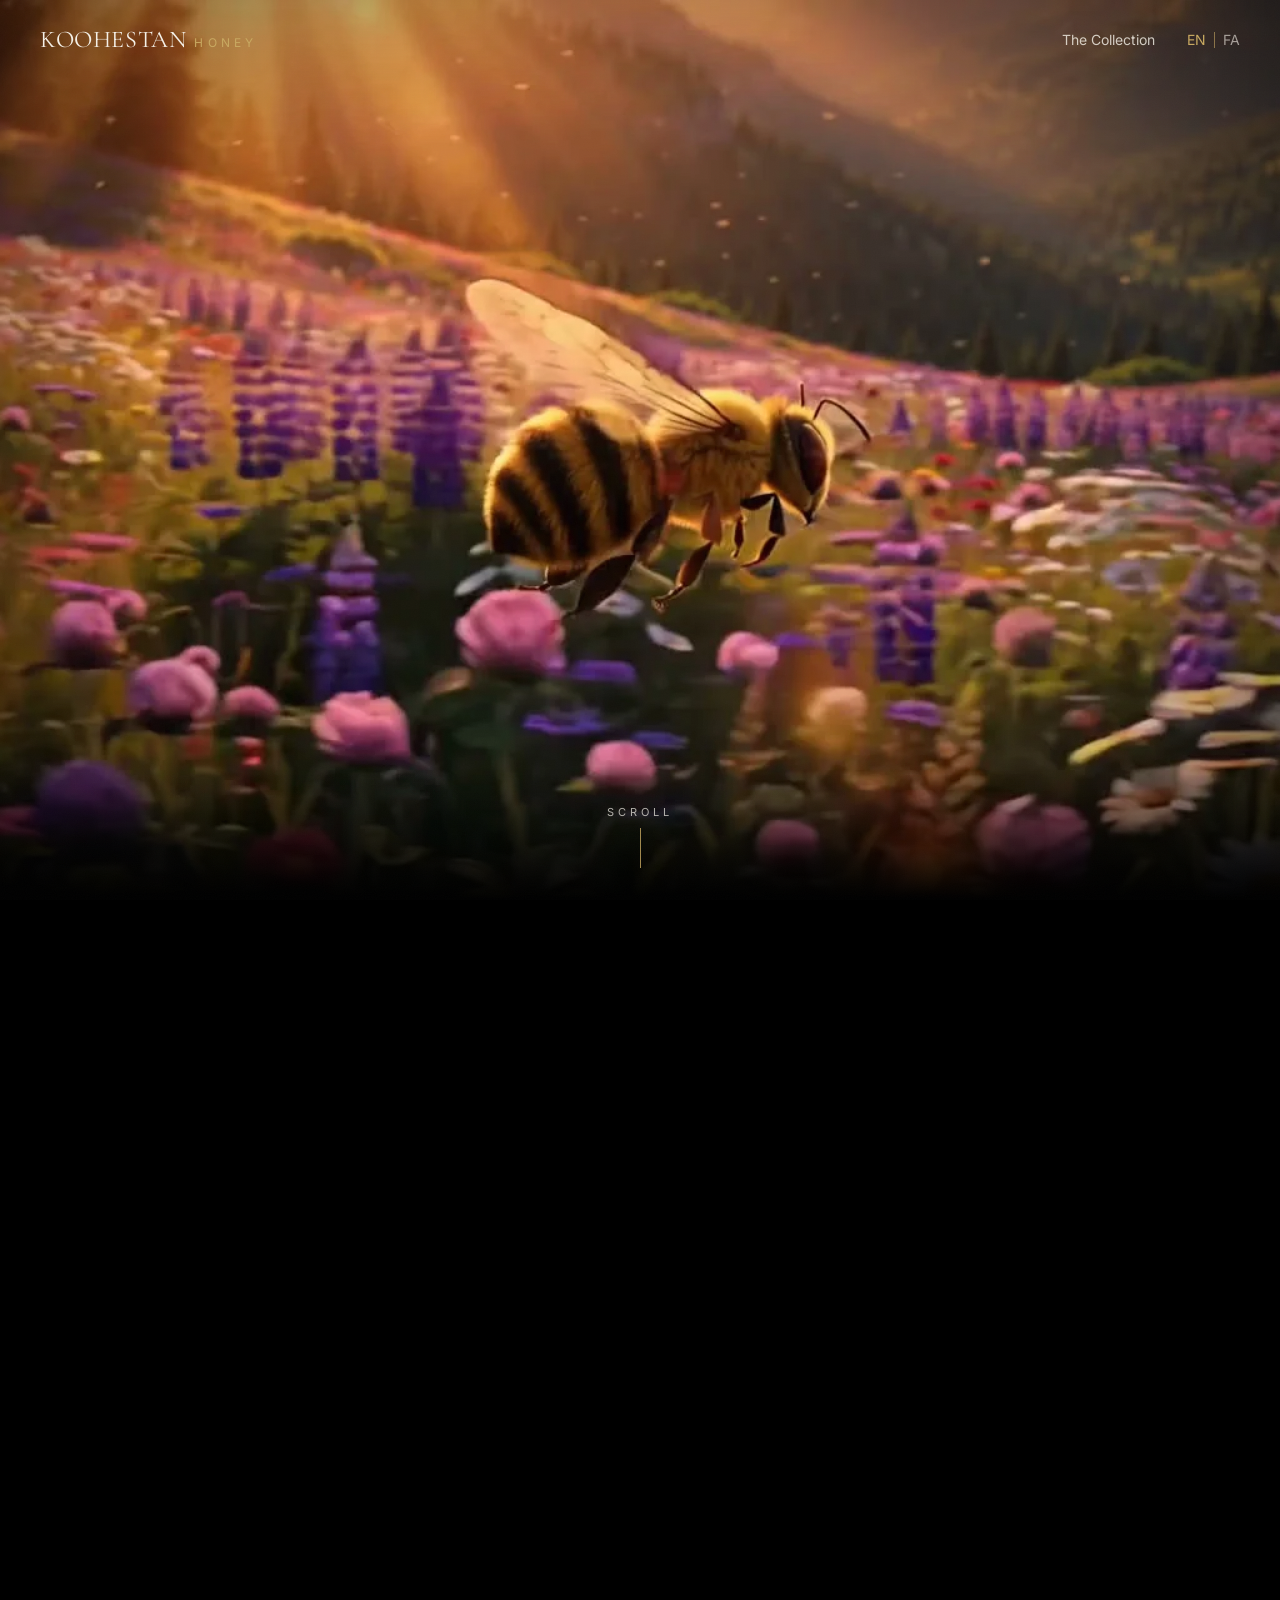
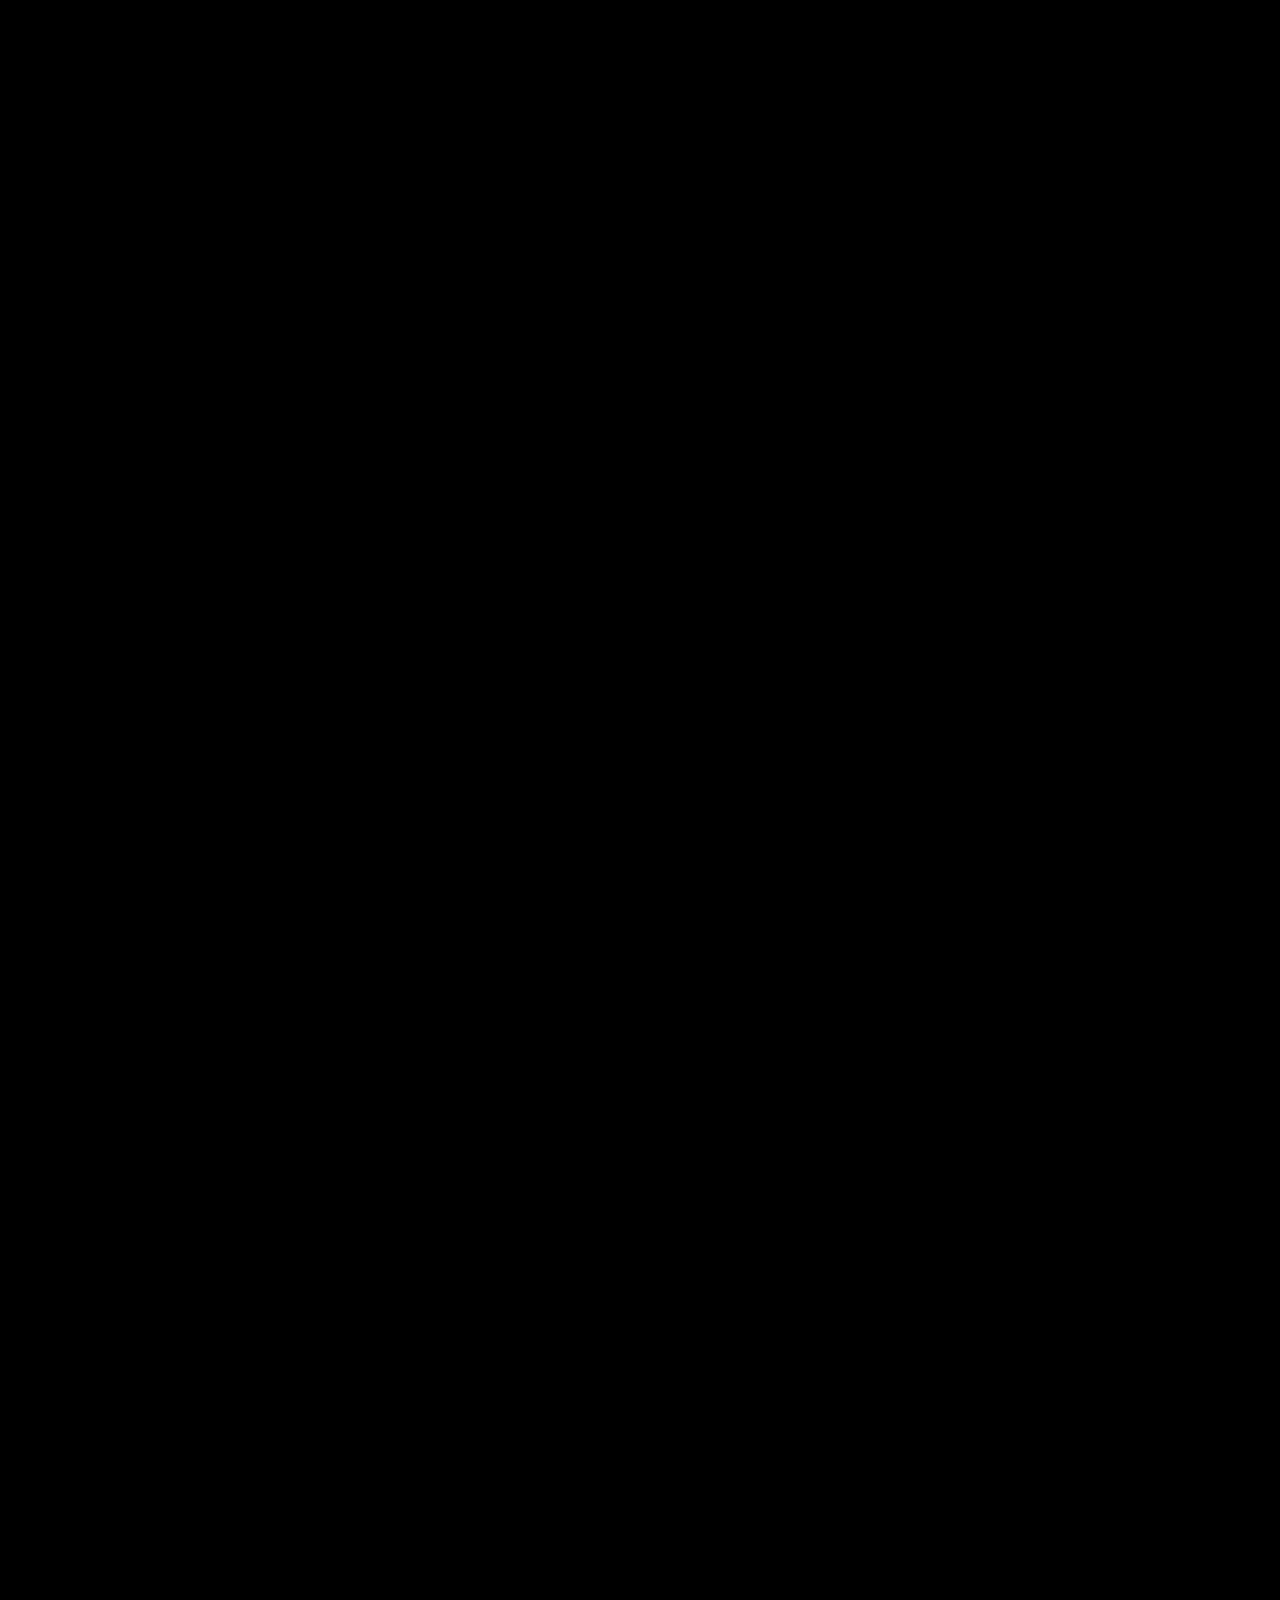
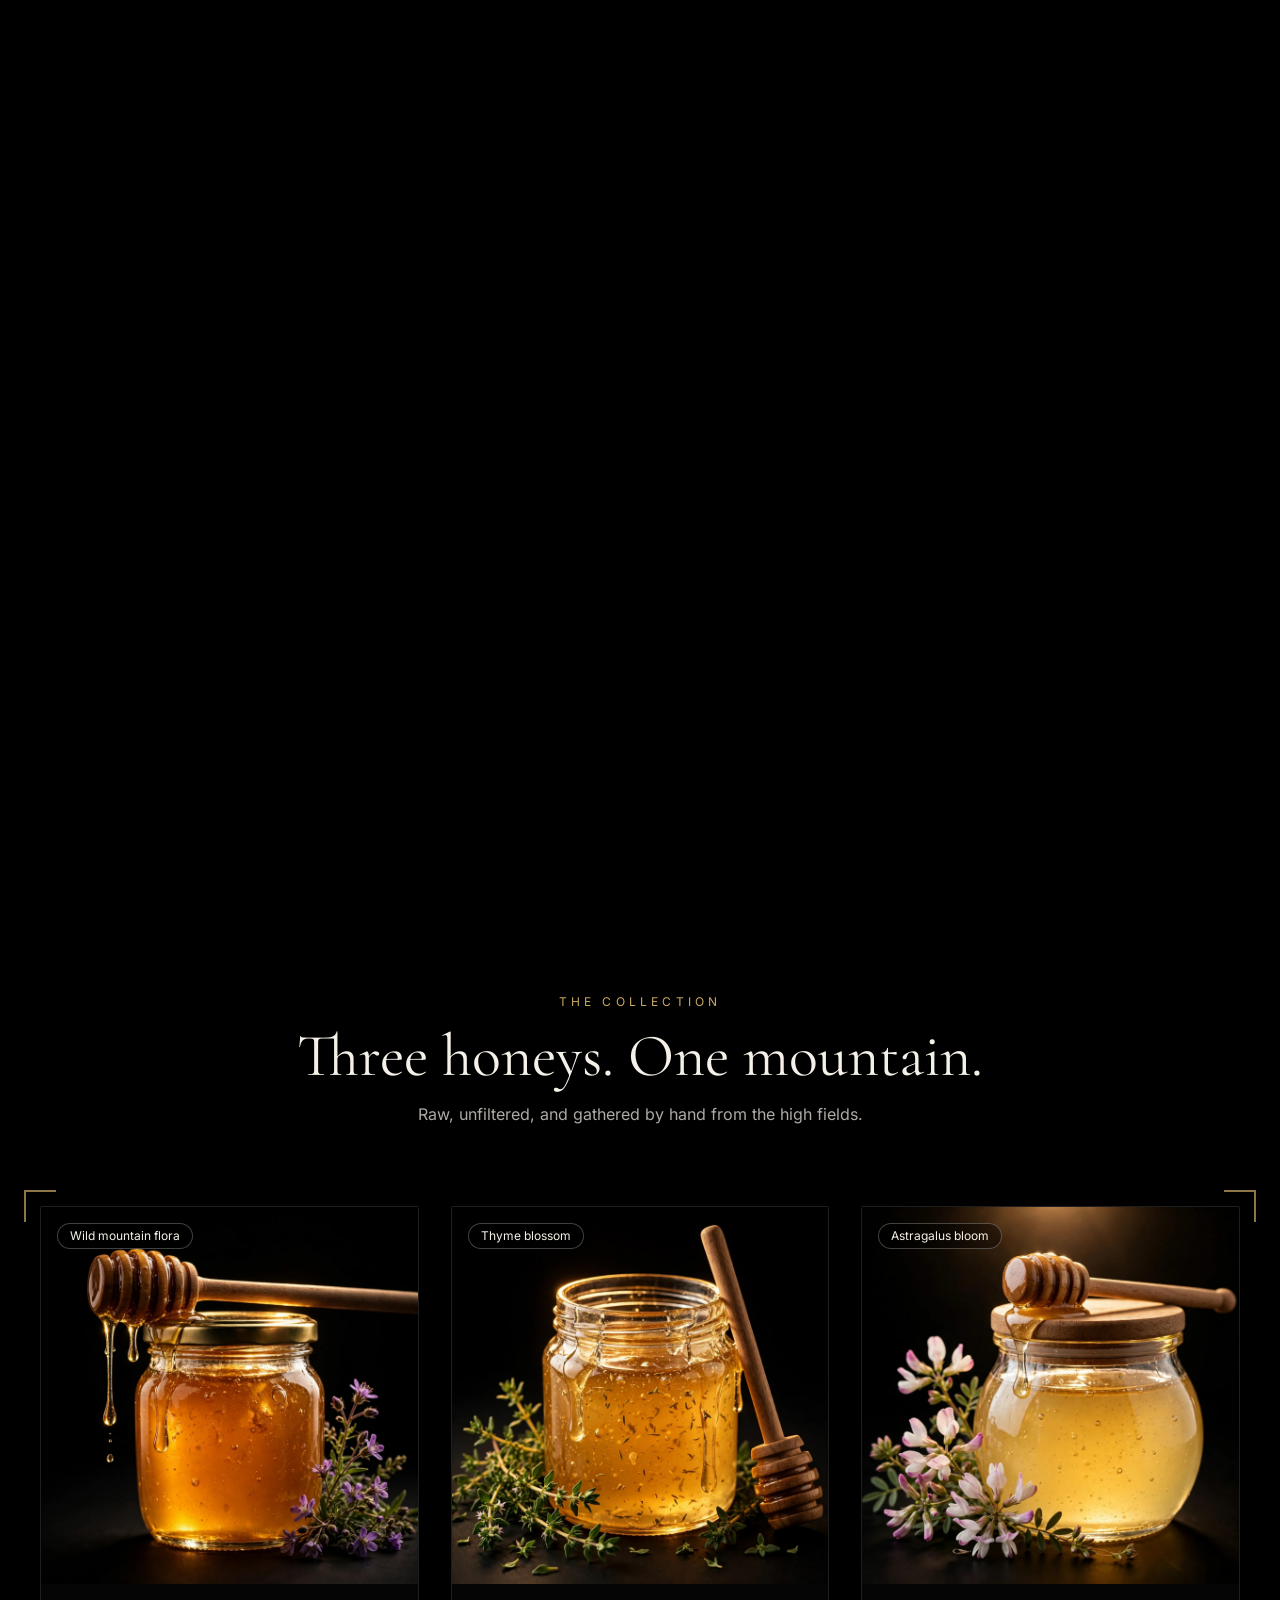
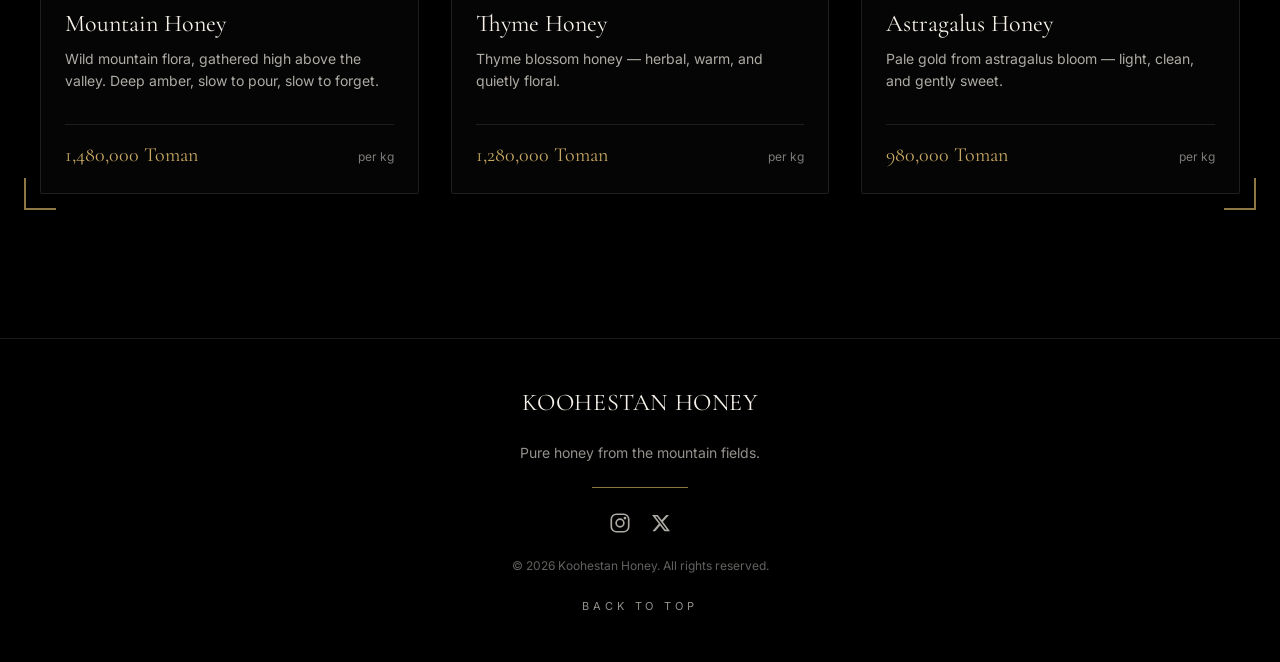
==== index.html @ d5b286ec "KOOHESTAN HONEY demo — cinematic scroll luxury site" ====
<!DOCTYPE html><html lang="en" dir="ltr" class="__variable_814cae __variable_14c035 __variable_8d1dee"><head><meta charSet="utf-8"/><meta name="viewport" content="width=device-width, initial-scale=1"/><link rel="preload" href="/_next/static/media/15fb600d42056579-s.p.woff2" as="font" crossorigin="" type="font/woff2"/><link rel="preload" href="/_next/static/media/60758556a6a5eb6b-s.p.woff2" as="font" crossorigin="" type="font/woff2"/><link rel="preload" href="/_next/static/media/92f9a759eb15589b-s.p.woff2" as="font" crossorigin="" type="font/woff2"/><link rel="preload" href="/_next/static/media/e03d93e818236bd0-s.p.woff2" as="font" crossorigin="" type="font/woff2"/><link rel="preload" href="/_next/static/media/e7335df905f94bb1-s.p.woff2" as="font" crossorigin="" type="font/woff2"/><link rel="preload" href="/_next/static/media/ef6d3f52c547a6e3-s.p.woff2" as="font" crossorigin="" type="font/woff2"/><link rel="preload" href="/_next/static/media/f37c006309a80d1e-s.p.woff2" as="font" crossorigin="" type="font/woff2"/><link rel="stylesheet" href="/_next/static/css/6da906ae5a0c73b1.css" data-precedence="next"/><link rel="preload" as="script" fetchPriority="low" href="/_next/static/chunks/webpack-ef4e626bb177076d.js"/><script src="/_next/static/chunks/fd9d1056-1f1f859026f5f0fa.js" async=""></script><script src="/_next/static/chunks/117-93de0183f63af83e.js" async=""></script><script src="/_next/static/chunks/main-app-6a9bdb4627887c2e.js" async=""></script><script src="/_next/static/chunks/c15bf2b0-ec9357973be8b95d.js" async=""></script><script src="/_next/static/chunks/370-17b23561102c7ef3.js" async=""></script><script src="/_next/static/chunks/app/page-d24b06e0b5fb95f8.js" async=""></script><script src="/_next/static/chunks/app/layout-659c83c06924665a.js" async=""></script><title>KOOHESTAN HONEY — عسل کوهستان</title><meta name="description" content="Pure honey from the mountain fields. A bee flies to the finest flowers and brings the nectar home — that honey is our product."/><meta name="next-size-adjust"/><script>(function(){try{var l=localStorage.getItem('koohestan-lang:v1');if(l==='fa'){document.documentElement.lang='fa';document.documentElement.dir='rtl';}}catch(e){}})();</script><script src="/_next/static/chunks/polyfills-42372ed130431b0a.js" noModule=""></script></head><body class="bg-black font-sans text-cream"><header class="fixed inset-x-0 top-0 z-50 transition-all duration-700 ease-out border-b border-transparent bg-transparent"><div class="mx-auto flex h-16 max-w-7xl items-center justify-between px-5 mix-blend-difference md:h-20 md:px-10"><a href="#top" class="flex items-baseline gap-2 text-cream" aria-label="Koohestan Honey — back to top"><span class="font-serif text-xl tracking-wide md:text-2xl ">KOOHESTAN</span><span class="smallcaps font-sans text-[10px] text-gold md:text-xs">HONEY</span></a><nav class="flex items-center gap-5 md:gap-8" aria-label="Main"><a href="#collection" class="text-sm text-cream/80 transition-colors duration-300 hover:text-gold ">The Collection</a><div class="flex items-center gap-2 text-sm" role="group" aria-label="Language"><button type="button" aria-pressed="true" class="transition-colors duration-300 text-gold">EN</button><span class="h-4 w-px bg-gold/60" aria-hidden="true"></span><button type="button" aria-pressed="false" class="transition-colors duration-300 text-cream/60 hover:text-cream">FA</button></div></nav></div></header><main id="top"><section class="relative h-[450vh] bg-black" aria-label="Koohestan Honey film"><div class="sticky top-0 h-screen w-full overflow-hidden"><video class="absolute inset-0 h-full w-full object-cover" src="/hero-scrub.mp4" poster="/hero-poster.webp" muted="" playsInline="" preload="auto" aria-label="Cinematic film: honey dripping from a dipper into a jar"></video><div class="pointer-events-none absolute inset-0" style="background:radial-gradient(ellipse at center, transparent 55%, rgba(0,0,0,0.55) 100%)" aria-hidden="true"></div><div class="pointer-events-none absolute inset-x-0 bottom-0 h-32 bg-gradient-to-t from-black to-transparent" aria-hidden="true"></div><div class="pointer-events-none absolute inset-0 flex flex-col items-center justify-center px-6 text-center opacity-0" style="visibility:hidden"><h2 class="font-serif text-4xl leading-tight text-cream drop-shadow-[0_2px_12px_rgba(0,0,0,0.8)] md:text-6xl ">From the mountain fields.</h2><p class="mt-4 max-w-xl text-base text-cream/80 drop-shadow-[0_2px_8px_rgba(0,0,0,0.8)] md:text-lg ">A bee leaves the hive at first light.</p></div><div class="pointer-events-none absolute inset-0 flex flex-col items-center justify-center px-6 text-center opacity-0" style="visibility:hidden"><h2 class="font-serif text-4xl leading-tight text-cream drop-shadow-[0_2px_12px_rgba(0,0,0,0.8)] md:text-6xl ">Fed on the finest flowers.</h2><p class="mt-4 max-w-xl text-base text-cream/80 drop-shadow-[0_2px_8px_rgba(0,0,0,0.8)] md:text-lg ">Thyme, astragalus, wild mountain bloom.</p></div><div class="pointer-events-none absolute inset-0 flex flex-col items-center justify-center px-6 text-center opacity-0" style="visibility:hidden"><h2 class="font-serif text-4xl leading-tight text-cream drop-shadow-[0_2px_12px_rgba(0,0,0,0.8)] md:text-6xl ">Brought home. Made into gold.</h2><p class="mt-4 max-w-xl text-base text-cream/80 drop-shadow-[0_2px_8px_rgba(0,0,0,0.8)] md:text-lg ">Nectar, carried home one flight at a time.</p></div><div class="pointer-events-none absolute inset-0 flex flex-col items-center justify-center px-6 text-center opacity-0" style="visibility:hidden"><h2 class="font-serif text-4xl leading-tight text-cream drop-shadow-[0_2px_12px_rgba(0,0,0,0.8)] md:text-6xl ">KOOHESTAN HONEY</h2><p class="mt-4 max-w-xl text-base text-cream/80 drop-shadow-[0_2px_8px_rgba(0,0,0,0.8)] md:text-lg ">Pour. Wait. Breathe.</p></div><div class="pointer-events-none absolute inset-x-0 bottom-8 flex flex-col items-center gap-2"><span class="smallcaps text-[11px] text-cream/70 ">Scroll</span><span class="block h-10 w-px animate-pulse bg-gold/80" aria-hidden="true"></span></div></div></section><!--$--><section id="collection" class="relative mx-auto max-w-7xl scroll-mt-20 px-5 py-24 md:px-10 md:py-36" aria-labelledby="collection-title"><div class="mb-14 text-center md:mb-20"><p class="smallcaps text-xs text-gold">The Collection</p><h2 id="collection-title" class="mt-4 font-serif text-4xl leading-tight text-cream md:text-6xl ">Three honeys. One mountain.</h2><p class="mx-auto mt-4 max-w-xl text-base text-cream/70 ">Raw, unfiltered, and gathered by hand from the high fields.</p></div><div class="relative"><span class="pointer-events-none absolute -left-2 -top-2 h-8 w-8 border-l-2 border-t-2 border-gold/70 md:-left-4 md:-top-4" aria-hidden="true"></span><span class="pointer-events-none absolute -right-2 -top-2 h-8 w-8 border-r-2 border-t-2 border-gold/70 md:-right-4 md:-top-4" aria-hidden="true"></span><span class="pointer-events-none absolute -bottom-2 -left-2 h-8 w-8 border-b-2 border-l-2 border-gold/70 md:-bottom-4 md:-left-4" aria-hidden="true"></span><span class="pointer-events-none absolute -bottom-2 -right-2 h-8 w-8 border-b-2 border-r-2 border-gold/70 md:-bottom-4 md:-right-4" aria-hidden="true"></span><div class="grid gap-6 md:grid-cols-3 md:gap-8"><article class="group overflow-hidden rounded-sm border border-white/10 bg-white/[0.02] transition-[border-color,box-shadow] duration-700 ease-out hover:border-gold/60 hover:shadow-[0_0_50px_rgba(201,169,97,0.22)]" tabindex="0"><div class="relative aspect-square w-full overflow-hidden bg-black"><img alt="Glass jar of mountain honey with a wooden dipper" loading="lazy" width="800" height="800" decoding="async" data-nimg="1" class="h-full w-full object-cover transition-transform duration-700 ease-out group-hover:scale-[1.03]" style="color:transparent" src="/products/mountain.webp"/><span class="absolute start-4 top-4 rounded-full border border-white/25 bg-black/40 px-3 py-1 text-xs text-cream backdrop-blur-md ">Wild mountain flora</span></div><div class="p-6"><h3 class="font-serif text-2xl text-cream ">Mountain Honey</h3><p class="mt-2 min-h-[3.5rem] text-sm leading-relaxed text-cream/70 ">Wild mountain flora, gathered high above the valley. Deep amber, slow to pour, slow to forget.</p><div class="mt-5 flex items-baseline justify-between border-t border-white/10 pt-4"><span class="font-serif text-xl text-gold ">1,480,000 Toman</span><span class="text-xs text-cream/50 ">per kg</span></div></div></article><article class="group overflow-hidden rounded-sm border border-white/10 bg-white/[0.02] transition-[border-color,box-shadow] duration-700 ease-out hover:border-gold/60 hover:shadow-[0_0_50px_rgba(201,169,97,0.22)]" tabindex="0"><div class="relative aspect-square w-full overflow-hidden bg-black"><img alt="Glass jar of thyme honey with a wooden dipper" loading="lazy" width="800" height="800" decoding="async" data-nimg="1" class="h-full w-full object-cover transition-transform duration-700 ease-out group-hover:scale-[1.03]" style="color:transparent" src="/products/thyme.webp"/><span class="absolute start-4 top-4 rounded-full border border-white/25 bg-black/40 px-3 py-1 text-xs text-cream backdrop-blur-md ">Thyme blossom</span></div><div class="p-6"><h3 class="font-serif text-2xl text-cream ">Thyme Honey</h3><p class="mt-2 min-h-[3.5rem] text-sm leading-relaxed text-cream/70 ">Thyme blossom honey — herbal, warm, and quietly floral.</p><div class="mt-5 flex items-baseline justify-between border-t border-white/10 pt-4"><span class="font-serif text-xl text-gold ">1,280,000 Toman</span><span class="text-xs text-cream/50 ">per kg</span></div></div></article><article class="group overflow-hidden rounded-sm border border-white/10 bg-white/[0.02] transition-[border-color,box-shadow] duration-700 ease-out hover:border-gold/60 hover:shadow-[0_0_50px_rgba(201,169,97,0.22)]" tabindex="0"><div class="relative aspect-square w-full overflow-hidden bg-black"><img alt="Glass jar of astragalus honey with a wooden dipper" loading="lazy" width="800" height="800" decoding="async" data-nimg="1" class="h-full w-full object-cover transition-transform duration-700 ease-out group-hover:scale-[1.03]" style="color:transparent" src="/products/astragalus.webp"/><span class="absolute start-4 top-4 rounded-full border border-white/25 bg-black/40 px-3 py-1 text-xs text-cream backdrop-blur-md ">Astragalus bloom</span></div><div class="p-6"><h3 class="font-serif text-2xl text-cream ">Astragalus Honey</h3><p class="mt-2 min-h-[3.5rem] text-sm leading-relaxed text-cream/70 ">Pale gold from astragalus bloom — light, clean, and gently sweet.</p><div class="mt-5 flex items-baseline justify-between border-t border-white/10 pt-4"><span class="font-serif text-xl text-gold ">980,000 Toman</span><span class="text-xs text-cream/50 ">per kg</span></div></div></article></div></div></section><!--/$--></main><footer class="border-t border-white/10 bg-black"><div class="mx-auto flex max-w-7xl flex-col items-center gap-6 px-5 py-12 text-center md:px-10"><p class="font-serif text-2xl tracking-wide text-cream ">KOOHESTAN HONEY</p><p class="text-sm text-cream/60 ">Pure honey from the mountain fields.</p><div class="h-px w-24 bg-gold/70" aria-hidden="true"></div><div class="flex items-center gap-5"><a href="https://www.instagram.com/" target="_blank" rel="noopener noreferrer" aria-label="Koohestan Honey on Instagram" class="text-cream/70 transition-colors duration-300 hover:text-gold"><svg width="22" height="22" viewBox="0 0 24 24" fill="none" stroke="currentColor" stroke-width="1.8" stroke-linecap="round" stroke-linejoin="round" aria-hidden="true"><rect x="2.5" y="2.5" width="19" height="19" rx="5.5"></rect><circle cx="12" cy="12" r="4.2"></circle><circle cx="17.4" cy="6.6" r="0.6" fill="currentColor"></circle></svg></a><a href="https://x.com/" target="_blank" rel="noopener noreferrer" aria-label="Koohestan Honey on X" class="text-cream/70 transition-colors duration-300 hover:text-gold"><svg width="20" height="20" viewBox="0 0 24 24" fill="currentColor" aria-hidden="true"><path d="M18.244 2.25h3.308l-7.227 8.26 8.502 11.24H16.17l-5.214-6.817L4.99 21.75H1.68l7.73-8.835L1.254 2.25H8.08l4.713 6.231zm-1.161 17.52h1.833L7.084 4.126H5.117z"></path></svg></a></div><p class="text-xs text-cream/40 ">© 2026 Koohestan Honey. All rights reserved.</p><a href="#top" class="smallcaps text-[11px] text-cream/60 transition-colors duration-300 hover:text-gold ">Back to top</a></div></footer><div class="pointer-events-none fixed left-0 top-0 z-[100] h-2 w-2 rounded-full bg-gold" aria-hidden="true"></div><div class="pointer-events-none fixed left-0 top-0 z-[100] h-8 w-8 rounded-full border border-gold/50 transition-[border-color] duration-300" aria-hidden="true"></div><div class="film-grain pointer-events-none fixed inset-0 z-[90] opacity-[0.04]" aria-hidden="true"></div><script src="/_next/static/chunks/webpack-ef4e626bb177076d.js" async=""></script><script>(self.__next_f=self.__next_f||[]).push([0]);self.__next_f.push([2,null])</script><script>self.__next_f.push([1,"1:HL[\"/_next/static/media/15fb600d42056579-s.p.woff2\",\"font\",{\"crossOrigin\":\"\",\"type\":\"font/woff2\"}]\n2:HL[\"/_next/static/media/60758556a6a5eb6b-s.p.woff2\",\"font\",{\"crossOrigin\":\"\",\"type\":\"font/woff2\"}]\n3:HL[\"/_next/static/media/92f9a759eb15589b-s.p.woff2\",\"font\",{\"crossOrigin\":\"\",\"type\":\"font/woff2\"}]\n4:HL[\"/_next/static/media/e03d93e818236bd0-s.p.woff2\",\"font\",{\"crossOrigin\":\"\",\"type\":\"font/woff2\"}]\n5:HL[\"/_next/static/media/e7335df905f94bb1-s.p.woff2\",\"font\",{\"crossOrigin\":\"\",\"type\":\"font/woff2\"}]\n6:HL[\"/_next/static/media/ef6d3f52c547a6e3-s.p.woff2\",\"font\",{\"crossOrigin\":\"\",\"type\":\"font/woff2\"}]\n7:HL[\"/_next/static/media/f37c006309a80d1e-s.p.woff2\",\"font\",{\"crossOrigin\":\"\",\"type\":\"font/woff2\"}]\n8:HL[\"/_next/static/css/6da906ae5a0c73b1.css\",\"style\"]\n"])</script><script>self.__next_f.push([1,"9:I[2846,[],\"\"]\nb:I[2611,[\"922\",\"static/chunks/c15bf2b0-ec9357973be8b95d.js\",\"370\",\"static/chunks/370-17b23561102c7ef3.js\",\"931\",\"static/chunks/app/page-d24b06e0b5fb95f8.js\"],\"default\"]\nc:I[2371,[\"922\",\"static/chunks/c15bf2b0-ec9357973be8b95d.js\",\"370\",\"static/chunks/370-17b23561102c7ef3.js\",\"931\",\"static/chunks/app/page-d24b06e0b5fb95f8.js\"],\"default\"]\nd:\"$Sreact.suspense\"\ne:I[49,[\"922\",\"static/chunks/c15bf2b0-ec9357973be8b95d.js\",\"370\",\"static/chunks/370-17b23561102c7ef3.js\",\"931\",\"static/chunks/app/page-d24b06e0b5fb95f8.js\"],\"PreloadCss\"]\nf:I[7005,[\"922\",\"static/chunks/c15bf2b0-ec9357973be8b95d.js\",\"370\",\"static/chunks/370-17b23561102c7ef3.js\",\"931\",\"static/chunks/app/page-d24b06e0b5fb95f8.js\"],\"default\"]\n10:I[8349,[\"922\",\"static/chunks/c15bf2b0-ec9357973be8b95d.js\",\"370\",\"static/chunks/370-17b23561102c7ef3.js\",\"931\",\"static/chunks/app/page-d24b06e0b5fb95f8.js\"],\"default\"]\n11:I[2906,[\"185\",\"static/chunks/app/layout-659c83c06924665a.js\"],\"LangProvider\"]\n12:I[4707,[],\"\"]\n13:I[6423,[],\"\"]\n14:I[9640,[\"185\",\"static/chunks/app/layout-659c83c06924665a.js\"],\"default\"]\n16:I[1060,[],\"\"]\n17:[]\n"])</script><script>self.__next_f.push([1,"0:[\"$\",\"$L9\",null,{\"buildId\":\"iktyFaEfrks33rBFbwN7w\",\"assetPrefix\":\"\",\"urlParts\":[\"\",\"\"],\"initialTree\":[\"\",{\"children\":[\"__PAGE__\",{}]},\"$undefined\",\"$undefined\",true],\"initialSeedData\":[\"\",{\"children\":[\"__PAGE__\",{},[[\"$La\",[[\"$\",\"$Lb\",null,{}],[\"$\",\"main\",null,{\"id\":\"top\",\"children\":[[\"$\",\"$Lc\",null,{}],[\"$\",\"$d\",null,{\"fallback\":[\"$\",\"div\",null,{\"className\":\"mx-auto max-w-7xl px-5 py-24 md:px-10 md:py-36\",\"aria-hidden\":\"true\",\"children\":[\"$\",\"div\",null,{\"className\":\"h-8 w-48 animate-pulse rounded bg-white/5 mx-auto\"}]}],\"children\":[[\"$\",\"$Le\",null,{\"moduleIds\":[\"app/page.tsx -\u003e ../components/Products\"]}],[\"$\",\"$Lf\",null,{}]]}]]}],[\"$\",\"$L10\",null,{}]],null],null],null]},[[[[\"$\",\"link\",\"0\",{\"rel\":\"stylesheet\",\"href\":\"/_next/static/css/6da906ae5a0c73b1.css\",\"precedence\":\"next\",\"crossOrigin\":\"$undefined\"}]],[\"$\",\"html\",null,{\"lang\":\"en\",\"dir\":\"ltr\",\"className\":\"__variable_814cae __variable_14c035 __variable_8d1dee\",\"suppressHydrationWarning\":true,\"children\":[[\"$\",\"head\",null,{\"children\":[\"$\",\"script\",null,{\"dangerouslySetInnerHTML\":{\"__html\":\"(function(){try{var l=localStorage.getItem('koohestan-lang:v1');if(l==='fa'){document.documentElement.lang='fa';document.documentElement.dir='rtl';}}catch(e){}})();\"}}]}],[\"$\",\"body\",null,{\"className\":\"bg-black font-sans text-cream\",\"children\":[\"$\",\"$L11\",null,{\"children\":[[\"$\",\"$L12\",null,{\"parallelRouterKey\":\"children\",\"segmentPath\":[\"children\"],\"error\":\"$undefined\",\"errorStyles\":\"$undefined\",\"errorScripts\":\"$undefined\",\"template\":[\"$\",\"$L13\",null,{}],\"templateStyles\":\"$undefined\",\"templateScripts\":\"$undefined\",\"notFound\":[[\"$\",\"title\",null,{\"children\":\"404: This page could not be found.\"}],[\"$\",\"div\",null,{\"style\":{\"fontFamily\":\"system-ui,\\\"Segoe UI\\\",Roboto,Helvetica,Arial,sans-serif,\\\"Apple Color Emoji\\\",\\\"Segoe UI Emoji\\\"\",\"height\":\"100vh\",\"textAlign\":\"center\",\"display\":\"flex\",\"flexDirection\":\"column\",\"alignItems\":\"center\",\"justifyContent\":\"center\"},\"children\":[\"$\",\"div\",null,{\"children\":[[\"$\",\"style\",null,{\"dangerouslySetInnerHTML\":{\"__html\":\"body{color:#000;background:#fff;margin:0}.next-error-h1{border-right:1px solid rgba(0,0,0,.3)}@media (prefers-color-scheme:dark){body{color:#fff;background:#000}.next-error-h1{border-right:1px solid rgba(255,255,255,.3)}}\"}}],[\"$\",\"h1\",null,{\"className\":\"next-error-h1\",\"style\":{\"display\":\"inline-block\",\"margin\":\"0 20px 0 0\",\"padding\":\"0 23px 0 0\",\"fontSize\":24,\"fontWeight\":500,\"verticalAlign\":\"top\",\"lineHeight\":\"49px\"},\"children\":\"404\"}],[\"$\",\"div\",null,{\"style\":{\"display\":\"inline-block\"},\"children\":[\"$\",\"h2\",null,{\"style\":{\"fontSize\":14,\"fontWeight\":400,\"lineHeight\":\"49px\",\"margin\":0},\"children\":\"This page could not be found.\"}]}]]}]}]],\"notFoundStyles\":[]}],[\"$\",\"$L14\",null,{}],[\"$\",\"div\",null,{\"className\":\"film-grain pointer-events-none fixed inset-0 z-[90] opacity-[0.04]\",\"aria-hidden\":\"true\"}]]}]}]]}]],null],null],\"couldBeIntercepted\":false,\"initialHead\":[null,\"$L15\"],\"globalErrorComponent\":\"$16\",\"missingSlots\":\"$W17\"}]\n"])</script><script>self.__next_f.push([1,"15:[[\"$\",\"meta\",\"0\",{\"name\":\"viewport\",\"content\":\"width=device-width, initial-scale=1\"}],[\"$\",\"meta\",\"1\",{\"charSet\":\"utf-8\"}],[\"$\",\"title\",\"2\",{\"children\":\"KOOHESTAN HONEY — عسل کوهستان\"}],[\"$\",\"meta\",\"3\",{\"name\":\"description\",\"content\":\"Pure honey from the mountain fields. A bee flies to the finest flowers and brings the nectar home — that honey is our product.\"}],[\"$\",\"meta\",\"4\",{\"name\":\"next-size-adjust\"}]]\na:null\n"])</script></body></html>
---- _next/static/css/6da906ae5a0c73b1.css ----
@font-face{font-family:__cormorant_814cae;src:url(/_next/static/media/e03d93e818236bd0-s.p.woff2) format("woff2");font-display:swap;font-weight:300;font-style:normal}@font-face{font-family:__cormorant_814cae;src:url(/_next/static/media/92f9a759eb15589b-s.p.woff2) format("woff2");font-display:swap;font-weight:400;font-style:normal}@font-face{font-family:__cormorant_Fallback_814cae;src:local("Arial");ascent-override:105.17%;descent-override:32.67%;line-gap-override:0.00%;size-adjust:87.85%}.__className_814cae{font-family:__cormorant_814cae,__cormorant_Fallback_814cae}.__variable_814cae{--font-cormorant:"__cormorant_814cae","__cormorant_Fallback_814cae"}@font-face{font-family:__inter_14c035;src:url(/_next/static/media/15fb600d42056579-s.p.woff2) format("woff2");font-display:swap;font-weight:300;font-style:normal}@font-face{font-family:__inter_14c035;src:url(/_next/static/media/ef6d3f52c547a6e3-s.p.woff2) format("woff2");font-display:swap;font-weight:400;font-style:normal}@font-face{font-family:__inter_Fallback_14c035;src:local("Arial");ascent-override:89.79%;descent-override:22.36%;line-gap-override:0.00%;size-adjust:107.89%}.__className_14c035{font-family:__inter_14c035,__inter_Fallback_14c035}.__variable_14c035{--font-inter:"__inter_14c035","__inter_Fallback_14c035"}@font-face{font-family:__vazirmatn_8d1dee;src:url(/_next/static/media/e7335df905f94bb1-s.p.woff2) format("woff2");font-display:swap;font-weight:300;font-style:normal}@font-face{font-family:__vazirmatn_8d1dee;src:url(/_next/static/media/f37c006309a80d1e-s.p.woff2) format("woff2");font-display:swap;font-weight:400;font-style:normal}@font-face{font-family:__vazirmatn_8d1dee;src:url(/_next/static/media/60758556a6a5eb6b-s.p.woff2) format("woff2");font-display:swap;font-weight:500;font-style:normal}@font-face{font-family:__vazirmatn_Fallback_8d1dee;src:local("Arial");ascent-override:102.54%;descent-override:53.71%;line-gap-override:0.00%;size-adjust:100.00%}.__className_8d1dee{font-family:__vazirmatn_8d1dee,__vazirmatn_Fallback_8d1dee}.__variable_8d1dee{--font-vazirmatn:"__vazirmatn_8d1dee","__vazirmatn_Fallback_8d1dee"}*,:after,:before{--tw-border-spacing-x:0;--tw-border-spacing-y:0;--tw-translate-x:0;--tw-translate-y:0;--tw-rotate:0;--tw-skew-x:0;--tw-skew-y:0;--tw-scale-x:1;--tw-scale-y:1;--tw-pan-x: ;--tw-pan-y: ;--tw-pinch-zoom: ;--tw-scroll-snap-strictness:proximity;--tw-gradient-from-position: ;--tw-gradient-via-position: ;--tw-gradient-to-position: ;--tw-ordinal: ;--tw-slashed-zero: ;--tw-numeric-figure: ;--tw-numeric-spacing: ;--tw-numeric-fraction: ;--tw-ring-inset: ;--tw-ring-offset-width:0px;--tw-ring-offset-color:#fff;--tw-ring-color:rgba(59,130,246,.5);--tw-ring-offset-shadow:0 0 #0000;--tw-ring-shadow:0 0 #0000;--tw-shadow:0 0 #0000;--tw-shadow-colored:0 0 #0000;--tw-blur: ;--tw-brightness: ;--tw-contrast: ;--tw-grayscale: ;--tw-hue-rotate: ;--tw-invert: ;--tw-saturate: ;--tw-sepia: ;--tw-drop-shadow: ;--tw-backdrop-blur: ;--tw-backdrop-brightness: ;--tw-backdrop-contrast: ;--tw-backdrop-grayscale: ;--tw-backdrop-hue-rotate: ;--tw-backdrop-invert: ;--tw-backdrop-opacity: ;--tw-backdrop-saturate: ;--tw-backdrop-sepia: ;--tw-contain-size: ;--tw-contain-layout: ;--tw-contain-paint: ;--tw-contain-style: }::backdrop{--tw-border-spacing-x:0;--tw-border-spacing-y:0;--tw-translate-x:0;--tw-translate-y:0;--tw-rotate:0;--tw-skew-x:0;--tw-skew-y:0;--tw-scale-x:1;--tw-scale-y:1;--tw-pan-x: ;--tw-pan-y: ;--tw-pinch-zoom: ;--tw-scroll-snap-strictness:proximity;--tw-gradient-from-position: ;--tw-gradient-via-position: ;--tw-gradient-to-position: ;--tw-ordinal: ;--tw-slashed-zero: ;--tw-numeric-figure: ;--tw-numeric-spacing: ;--tw-numeric-fraction: ;--tw-ring-inset: ;--tw-ring-offset-width:0px;--tw-ring-offset-color:#fff;--tw-ring-color:rgba(59,130,246,.5);--tw-ring-offset-shadow:0 0 #0000;--tw-ring-shadow:0 0 #0000;--tw-shadow:0 0 #0000;--tw-shadow-colored:0 0 #0000;--tw-blur: ;--tw-brightness: ;--tw-contrast: ;--tw-grayscale: ;--tw-hue-rotate: ;--tw-invert: ;--tw-saturate: ;--tw-sepia: ;--tw-drop-shadow: ;--tw-backdrop-blur: ;--tw-backdrop-brightness: ;--tw-backdrop-contrast: ;--tw-backdrop-grayscale: ;--tw-backdrop-hue-rotate: ;--tw-backdrop-invert: ;--tw-backdrop-opacity: ;--tw-backdrop-saturate: ;--tw-backdrop-sepia: ;--tw-contain-size: ;--tw-contain-layout: ;--tw-contain-paint: ;--tw-contain-style: }/*
! tailwindcss v3.4.19 | MIT License | https://tailwindcss.com
*/*,:after,:before{box-sizing:border-box;border:0 solid #e5e7eb}:after,:before{--tw-content:""}:host,html{line-height:1.5;-webkit-text-size-adjust:100%;-moz-tab-size:4;-o-tab-size:4;tab-size:4;font-family:var(--font-inter),system-ui,sans-serif;font-feature-settings:normal;font-variation-settings:normal;-webkit-tap-highlight-color:transparent}body{margin:0;line-height:inherit}hr{height:0;color:inherit;border-top-width:1px}abbr:where([title]){-webkit-text-decoration:underline dotted;text-decoration:underline dotted}h1,h2,h3,h4,h5,h6{font-size:inherit;font-weight:inherit}a{color:inherit;text-decoration:inherit}b,strong{font-weight:bolder}code,kbd,pre,samp{font-family:ui-monospace,SFMono-Regular,Menlo,Monaco,Consolas,Liberation Mono,Courier New,monospace;font-feature-settings:normal;font-variation-settings:normal;font-size:1em}small{font-size:80%}sub,sup{font-size:75%;line-height:0;position:relative;vertical-align:baseline}sub{bottom:-.25em}sup{top:-.5em}table{text-indent:0;border-color:inherit;border-collapse:collapse}button,input,optgroup,select,textarea{font-family:inherit;font-feature-settings:inherit;font-variation-settings:inherit;font-size:100%;font-weight:inherit;line-height:inherit;letter-spacing:inherit;color:inherit;margin:0;padding:0}button,select{text-transform:none}button,input:where([type=button]),input:where([type=reset]),input:where([type=submit]){-webkit-appearance:button;background-color:transparent;background-image:none}:-moz-focusring{outline:auto}:-moz-ui-invalid{box-shadow:none}progress{vertical-align:baseline}::-webkit-inner-spin-button,::-webkit-outer-spin-button{height:auto}[type=search]{-webkit-appearance:textfield;outline-offset:-2px}::-webkit-search-decoration{-webkit-appearance:none}::-webkit-file-upload-button{-webkit-appearance:button;font:inherit}summary{display:list-item}blockquote,dd,dl,figure,h1,h2,h3,h4,h5,h6,hr,p,pre{margin:0}fieldset{margin:0}fieldset,legend{padding:0}menu,ol,ul{list-style:none;margin:0;padding:0}dialog{padding:0}textarea{resize:vertical}input::-moz-placeholder,textarea::-moz-placeholder{opacity:1;color:#9ca3af}input::placeholder,textarea::placeholder{opacity:1;color:#9ca3af}[role=button],button{cursor:pointer}:disabled{cursor:default}audio,canvas,embed,iframe,img,object,svg,video{display:block;vertical-align:middle}img,video{max-width:100%;height:auto}[hidden]:where(:not([hidden=until-found])){display:none}.pointer-events-none{pointer-events:none}.visible{visibility:visible}.fixed{position:fixed}.absolute{position:absolute}.relative{position:relative}.sticky{position:sticky}.inset-0{inset:0}.inset-x-0{left:0;right:0}.-bottom-2{bottom:-.5rem}.-left-2{left:-.5rem}.-right-2{right:-.5rem}.-top-2{top:-.5rem}.bottom-0{bottom:0}.bottom-8{bottom:2rem}.left-0{left:0}.start-4{inset-inline-start:1rem}.top-0{top:0}.top-4{top:1rem}.z-50{z-index:50}.z-\[100\]{z-index:100}.z-\[90\]{z-index:90}.mx-auto{margin-left:auto;margin-right:auto}.mb-14{margin-bottom:3.5rem}.mt-2{margin-top:.5rem}.mt-4{margin-top:1rem}.mt-5{margin-top:1.25rem}.block{display:block}.flex{display:flex}.grid{display:grid}.hidden{display:none}.aspect-square{aspect-ratio:1/1}.h-10{height:2.5rem}.h-16{height:4rem}.h-2{height:.5rem}.h-32{height:8rem}.h-4{height:1rem}.h-8{height:2rem}.h-\[450vh\]{height:450vh}.h-full{height:100%}.h-px{height:1px}.h-screen{height:100vh}.min-h-\[3\.5rem\]{min-height:3.5rem}.w-2{width:.5rem}.w-24{width:6rem}.w-48{width:12rem}.w-8{width:2rem}.w-full{width:100%}.w-px{width:1px}.max-w-7xl{max-width:80rem}.max-w-xl{max-width:36rem}.transform{transform:translate(var(--tw-translate-x),var(--tw-translate-y)) rotate(var(--tw-rotate)) skewX(var(--tw-skew-x)) skewY(var(--tw-skew-y)) scaleX(var(--tw-scale-x)) scaleY(var(--tw-scale-y))}@keyframes pulse{50%{opacity:.5}}.animate-pulse{animation:pulse 2s cubic-bezier(.4,0,.6,1) infinite}.scroll-mt-20{scroll-margin-top:5rem}.flex-col{flex-direction:column}.items-center{align-items:center}.items-baseline{align-items:baseline}.justify-center{justify-content:center}.justify-between{justify-content:space-between}.gap-2{gap:.5rem}.gap-5{gap:1.25rem}.gap-6{gap:1.5rem}.overflow-hidden{overflow:hidden}.rounded{border-radius:.25rem}.rounded-full{border-radius:9999px}.rounded-sm{border-radius:.125rem}.border{border-width:1px}.border-b{border-bottom-width:1px}.border-b-2{border-bottom-width:2px}.border-l-2{border-left-width:2px}.border-r-2{border-right-width:2px}.border-t{border-top-width:1px}.border-t-2{border-top-width:2px}.border-gold\/50{border-color:rgba(201,169,97,.5)}.border-gold\/70{border-color:rgba(201,169,97,.7)}.border-transparent{border-color:transparent}.border-white\/10{border-color:hsla(0,0%,100%,.1)}.border-white\/25{border-color:hsla(0,0%,100%,.25)}.bg-black{--tw-bg-opacity:1;background-color:rgb(0 0 0/var(--tw-bg-opacity,1))}.bg-black\/40{background-color:rgba(0,0,0,.4)}.bg-black\/70{background-color:rgba(0,0,0,.7)}.bg-gold{--tw-bg-opacity:1;background-color:rgb(201 169 97/var(--tw-bg-opacity,1))}.bg-gold\/60{background-color:rgba(201,169,97,.6)}.bg-gold\/70{background-color:rgba(201,169,97,.7)}.bg-gold\/80{background-color:rgba(201,169,97,.8)}.bg-transparent{background-color:transparent}.bg-white\/5{background-color:hsla(0,0%,100%,.05)}.bg-white\/\[0\.02\]{background-color:hsla(0,0%,100%,.02)}.bg-gradient-to-t{background-image:linear-gradient(to top,var(--tw-gradient-stops))}.from-black{--tw-gradient-from:#000 var(--tw-gradient-from-position);--tw-gradient-to:transparent var(--tw-gradient-to-position);--tw-gradient-stops:var(--tw-gradient-from),var(--tw-gradient-to)}.to-transparent{--tw-gradient-to:transparent var(--tw-gradient-to-position)}.object-cover{-o-object-fit:cover;object-fit:cover}.p-6{padding:1.5rem}.px-3{padding-left:.75rem;padding-right:.75rem}.px-5{padding-left:1.25rem;padding-right:1.25rem}.px-6{padding-left:1.5rem;padding-right:1.5rem}.py-1{padding-top:.25rem;padding-bottom:.25rem}.py-12{padding-top:3rem;padding-bottom:3rem}.py-24{padding-top:6rem;padding-bottom:6rem}.pt-4{padding-top:1rem}.text-center{text-align:center}.font-fa{font-family:var(--font-vazirmatn),var(--font-inter),sans-serif}.font-sans{font-family:var(--font-inter),system-ui,sans-serif}.font-serif{font-family:var(--font-cormorant),Georgia,serif}.text-2xl{font-size:1.5rem;line-height:2rem}.text-4xl{font-size:2.25rem;line-height:2.5rem}.text-\[10px\]{font-size:10px}.text-\[11px\]{font-size:11px}.text-base{font-size:1rem;line-height:1.5rem}.text-sm{font-size:.875rem;line-height:1.25rem}.text-xl{font-size:1.25rem;line-height:1.75rem}.text-xs{font-size:.75rem;line-height:1rem}.leading-relaxed{line-height:1.625}.leading-tight{line-height:1.25}.tracking-wide{letter-spacing:.025em}.text-cream{--tw-text-opacity:1;color:rgb(245 241 232/var(--tw-text-opacity,1))}.text-cream\/40{color:hsla(42,39%,94%,.4)}.text-cream\/50{color:hsla(42,39%,94%,.5)}.text-cream\/60{color:hsla(42,39%,94%,.6)}.text-cream\/70{color:hsla(42,39%,94%,.7)}.text-cream\/80{color:hsla(42,39%,94%,.8)}.text-gold{--tw-text-opacity:1;color:rgb(201 169 97/var(--tw-text-opacity,1))}.opacity-0{opacity:0}.opacity-\[0\.04\]{opacity:.04}.mix-blend-difference{mix-blend-mode:difference}.\!ring{--tw-ring-offset-shadow:var(--tw-ring-inset) 0 0 0 var(--tw-ring-offset-width) var(--tw-ring-offset-color)!important;--tw-ring-shadow:var(--tw-ring-inset) 0 0 0 calc(3px + var(--tw-ring-offset-width)) var(--tw-ring-color)!important;box-shadow:var(--tw-ring-offset-shadow),var(--tw-ring-shadow),var(--tw-shadow,0 0 #0000)!important}.ring{--tw-ring-offset-shadow:var(--tw-ring-inset) 0 0 0 var(--tw-ring-offset-width) var(--tw-ring-offset-color);--tw-ring-shadow:var(--tw-ring-inset) 0 0 0 calc(3px + var(--tw-ring-offset-width)) var(--tw-ring-color);box-shadow:var(--tw-ring-offset-shadow),var(--tw-ring-shadow),var(--tw-shadow,0 0 #0000)}.drop-shadow-\[0_2px_12px_rgba\(0\2c 0\2c 0\2c 0\.8\)\]{--tw-drop-shadow:drop-shadow(0 2px 12px rgba(0,0,0,.8))}.drop-shadow-\[0_2px_12px_rgba\(0\2c 0\2c 0\2c 0\.8\)\],.drop-shadow-\[0_2px_8px_rgba\(0\2c 0\2c 0\2c 0\.8\)\]{filter:var(--tw-blur) var(--tw-brightness) var(--tw-contrast) var(--tw-grayscale) var(--tw-hue-rotate) var(--tw-invert) var(--tw-saturate) var(--tw-sepia) var(--tw-drop-shadow)}.drop-shadow-\[0_2px_8px_rgba\(0\2c 0\2c 0\2c 0\.8\)\]{--tw-drop-shadow:drop-shadow(0 2px 8px rgba(0,0,0,.8))}.backdrop-blur-md{--tw-backdrop-blur:blur(12px);backdrop-filter:var(--tw-backdrop-blur) var(--tw-backdrop-brightness) var(--tw-backdrop-contrast) var(--tw-backdrop-grayscale) var(--tw-backdrop-hue-rotate) var(--tw-backdrop-invert) var(--tw-backdrop-opacity) var(--tw-backdrop-saturate) var(--tw-backdrop-sepia)}.transition{transition-property:color,background-color,border-color,text-decoration-color,fill,stroke,opacity,box-shadow,transform,filter,backdrop-filter;transition-timing-function:cubic-bezier(.4,0,.2,1);transition-duration:.15s}.transition-\[border-color\2c box-shadow\]{transition-property:border-color,box-shadow;transition-timing-function:cubic-bezier(.4,0,.2,1);transition-duration:.15s}.transition-\[border-color\]{transition-property:border-color;transition-timing-function:cubic-bezier(.4,0,.2,1);transition-duration:.15s}.transition-all{transition-property:all;transition-timing-function:cubic-bezier(.4,0,.2,1);transition-duration:.15s}.transition-colors{transition-property:color,background-color,border-color,text-decoration-color,fill,stroke;transition-timing-function:cubic-bezier(.4,0,.2,1);transition-duration:.15s}.transition-transform{transition-property:transform;transition-timing-function:cubic-bezier(.4,0,.2,1);transition-duration:.15s}.duration-300{transition-duration:.3s}.duration-700{transition-duration:.7s}.ease-out{transition-timing-function:cubic-bezier(0,0,.2,1)}.smallcaps{text-transform:uppercase;letter-spacing:.35em}body,html{background:#000;color:#f5f1e8;overflow-x:clip}html{scroll-behavior:smooth}body{-webkit-font-smoothing:antialiased;text-rendering:optimizeLegibility}::-moz-selection{background:#c9a961;color:#000}::selection{background:#c9a961;color:#000}.film-grain{background-image:url("data:image/svg+xml,%3Csvg xmlns='http://www.w3.org/2000/svg' width='160' height='160'%3E%3Cfilter id='n'%3E%3CfeTurbulence type='fractalNoise' baseFrequency='0.9' numOctaves='2' stitchTiles='stitch'/%3E%3C/filter%3E%3Crect width='100%25' height='100%25' filter='url(%23n)' opacity='0.55'/%3E%3C/svg%3E");background-size:160px 160px}html.custom-cursor,html.custom-cursor *{cursor:none!important}:focus-visible{outline:2px solid #c9a961;outline-offset:3px}@media (prefers-reduced-motion:reduce){html{scroll-behavior:auto}}.hover\:border-gold\/60:hover{border-color:rgba(201,169,97,.6)}.hover\:text-cream:hover{--tw-text-opacity:1;color:rgb(245 241 232/var(--tw-text-opacity,1))}.hover\:text-gold:hover{--tw-text-opacity:1;color:rgb(201 169 97/var(--tw-text-opacity,1))}.hover\:shadow-\[0_0_50px_rgba\(201\2c 169\2c 97\2c 0\.22\)\]:hover{--tw-shadow:0 0 50px rgba(201,169,97,.22);--tw-shadow-colored:0 0 50px var(--tw-shadow-color);box-shadow:var(--tw-ring-offset-shadow,0 0 #0000),var(--tw-ring-shadow,0 0 #0000),var(--tw-shadow)}.group:hover .group-hover\:scale-\[1\.03\]{--tw-scale-x:1.03;--tw-scale-y:1.03;transform:translate(var(--tw-translate-x),var(--tw-translate-y)) rotate(var(--tw-rotate)) skewX(var(--tw-skew-x)) skewY(var(--tw-skew-y)) scaleX(var(--tw-scale-x)) scaleY(var(--tw-scale-y))}@media (min-width:768px){.md\:-bottom-4{bottom:-1rem}.md\:-left-4{left:-1rem}.md\:-right-4{right:-1rem}.md\:-top-4{top:-1rem}.md\:mb-20{margin-bottom:5rem}.md\:h-20{height:5rem}.md\:grid-cols-3{grid-template-columns:repeat(3,minmax(0,1fr))}.md\:gap-8{gap:2rem}.md\:px-10{padding-left:2.5rem;padding-right:2.5rem}.md\:py-36{padding-top:9rem;padding-bottom:9rem}.md\:text-2xl{font-size:1.5rem;line-height:2rem}.md\:text-6xl{font-size:3.75rem;line-height:1}.md\:text-lg{font-size:1.125rem;line-height:1.75rem}.md\:text-xs{font-size:.75rem;line-height:1rem}}
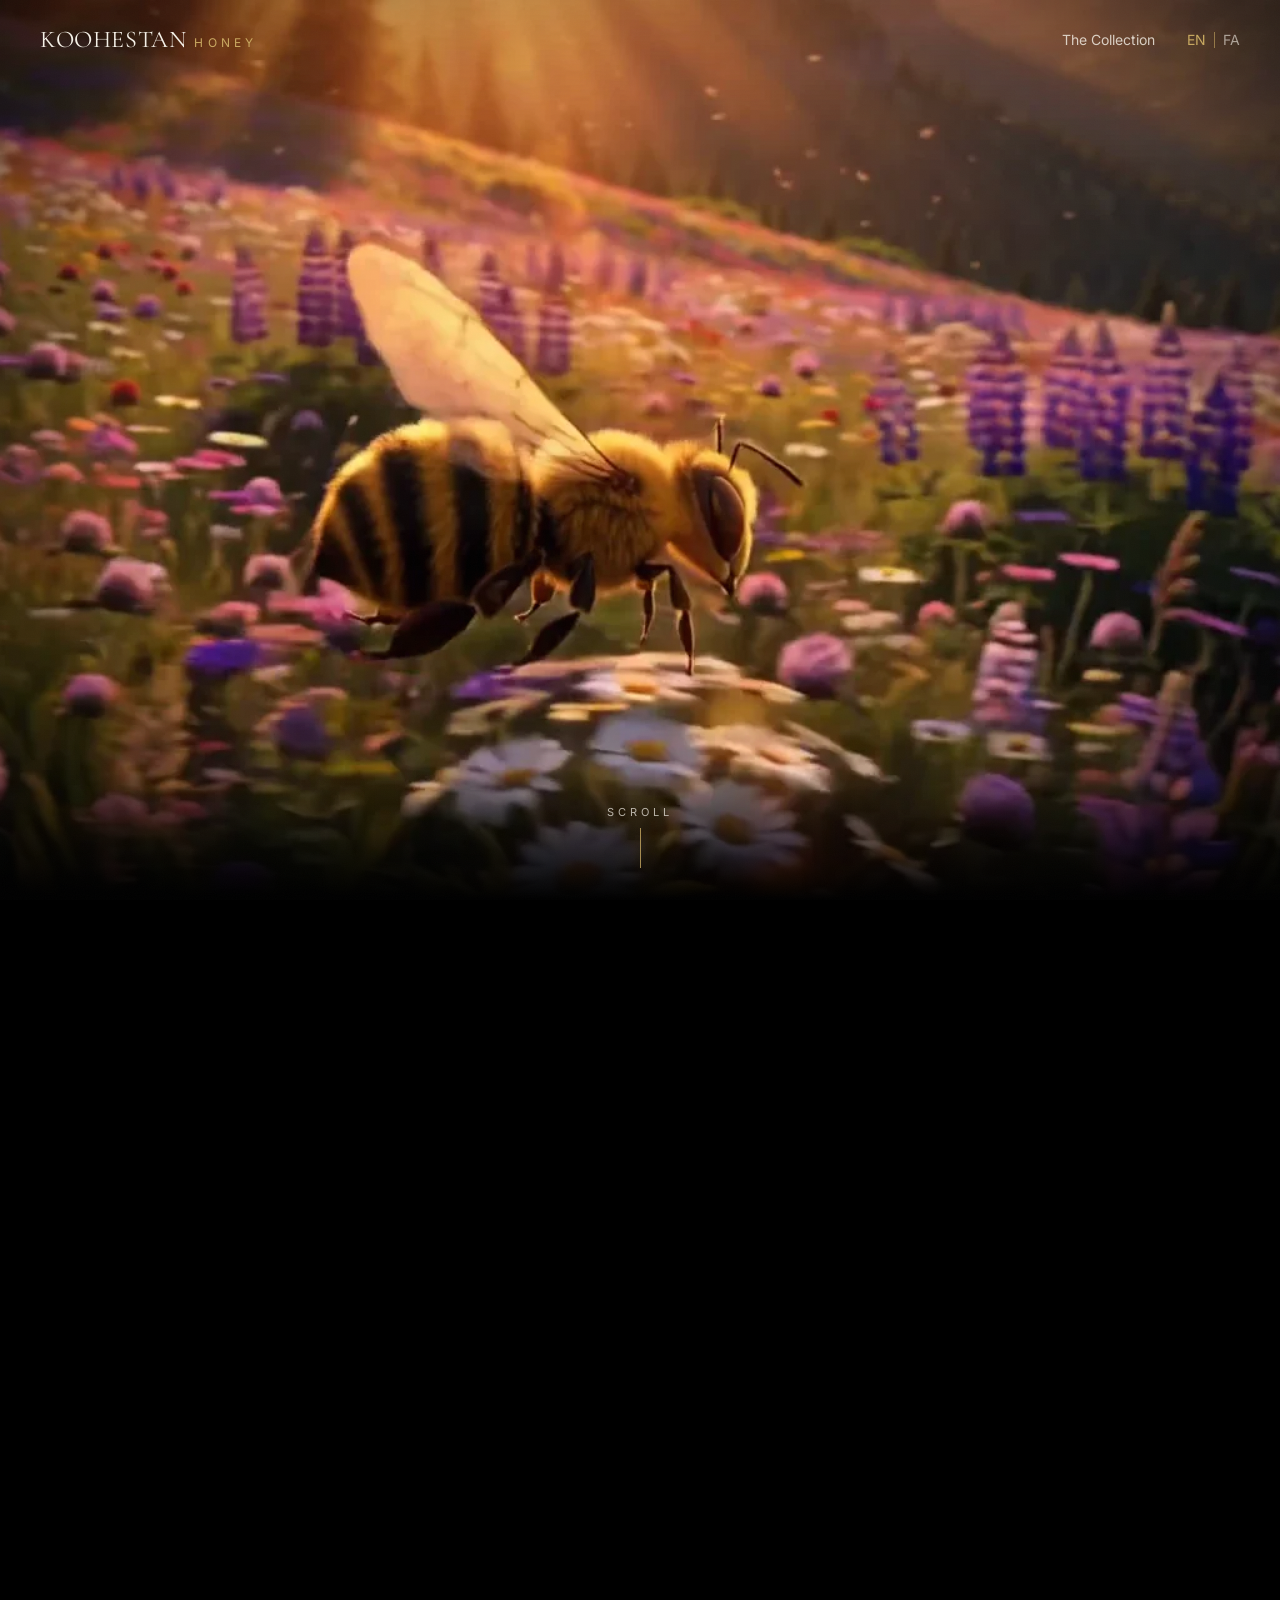
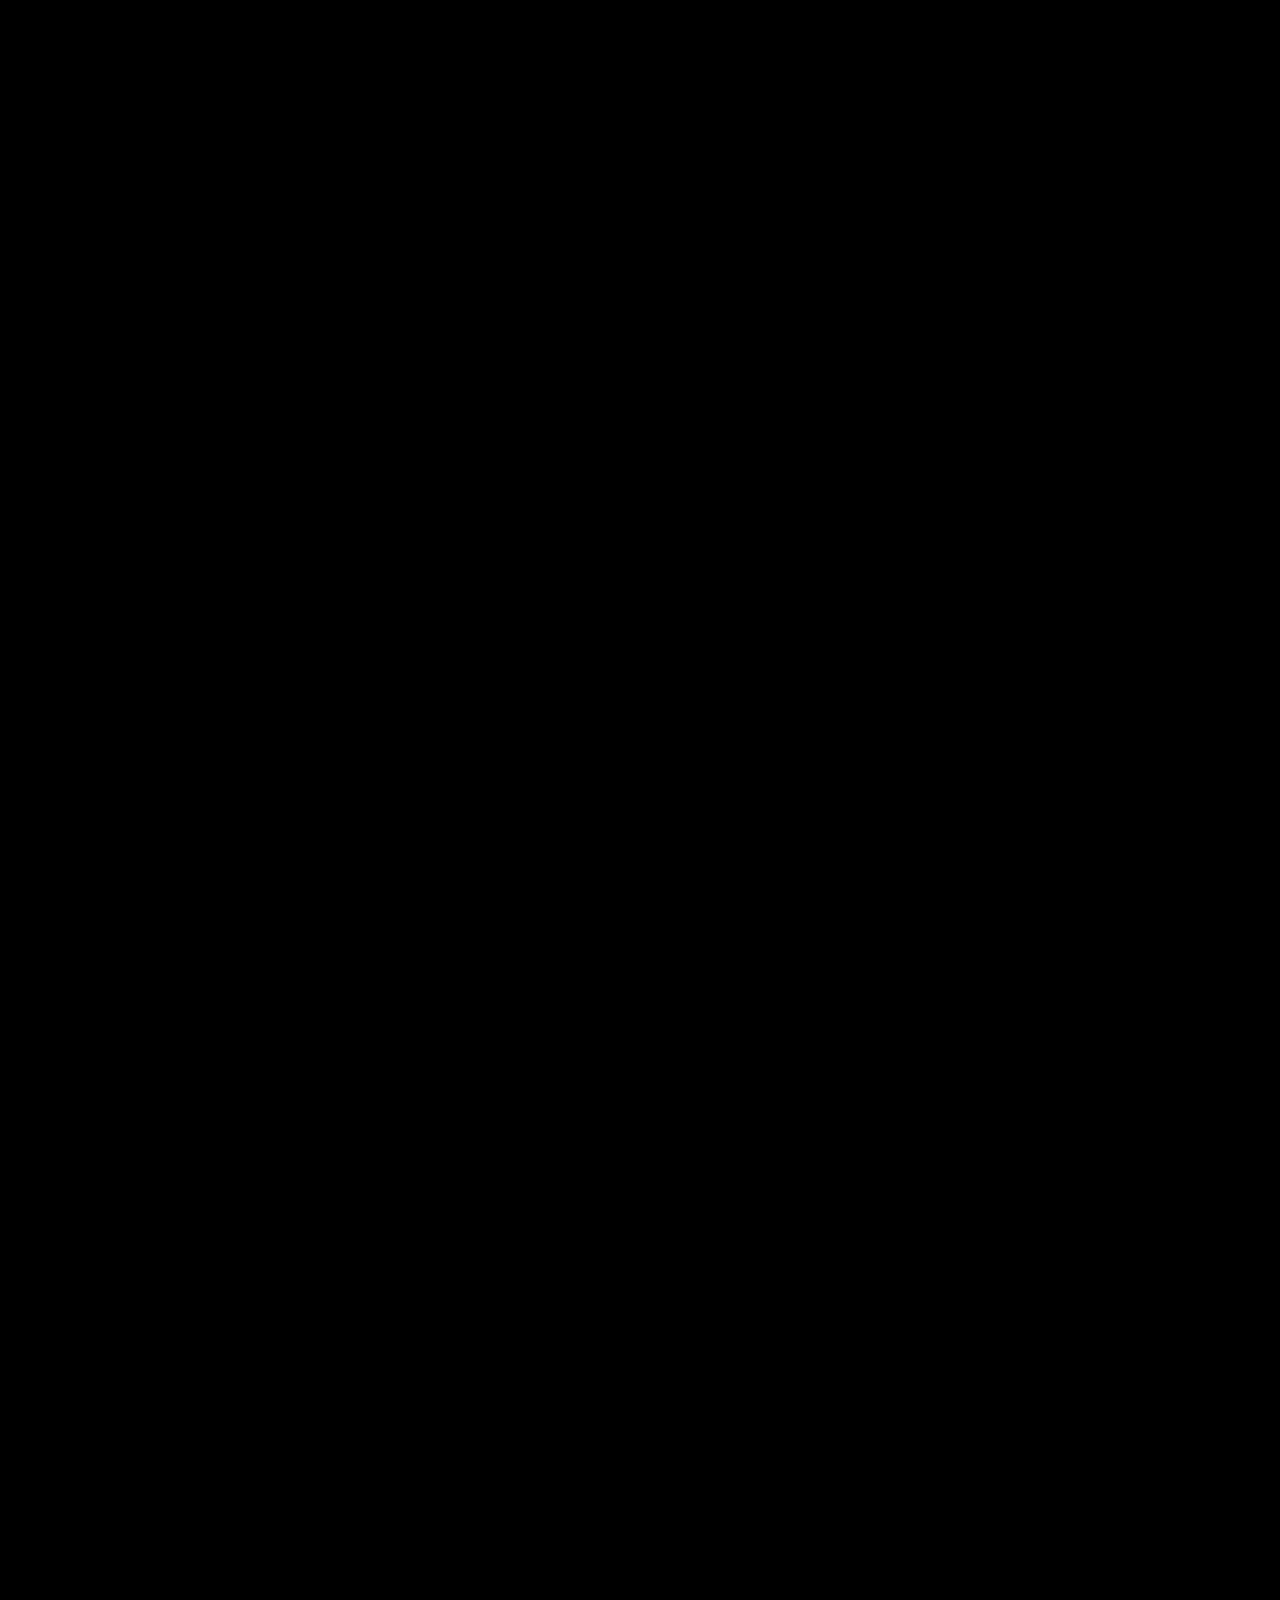
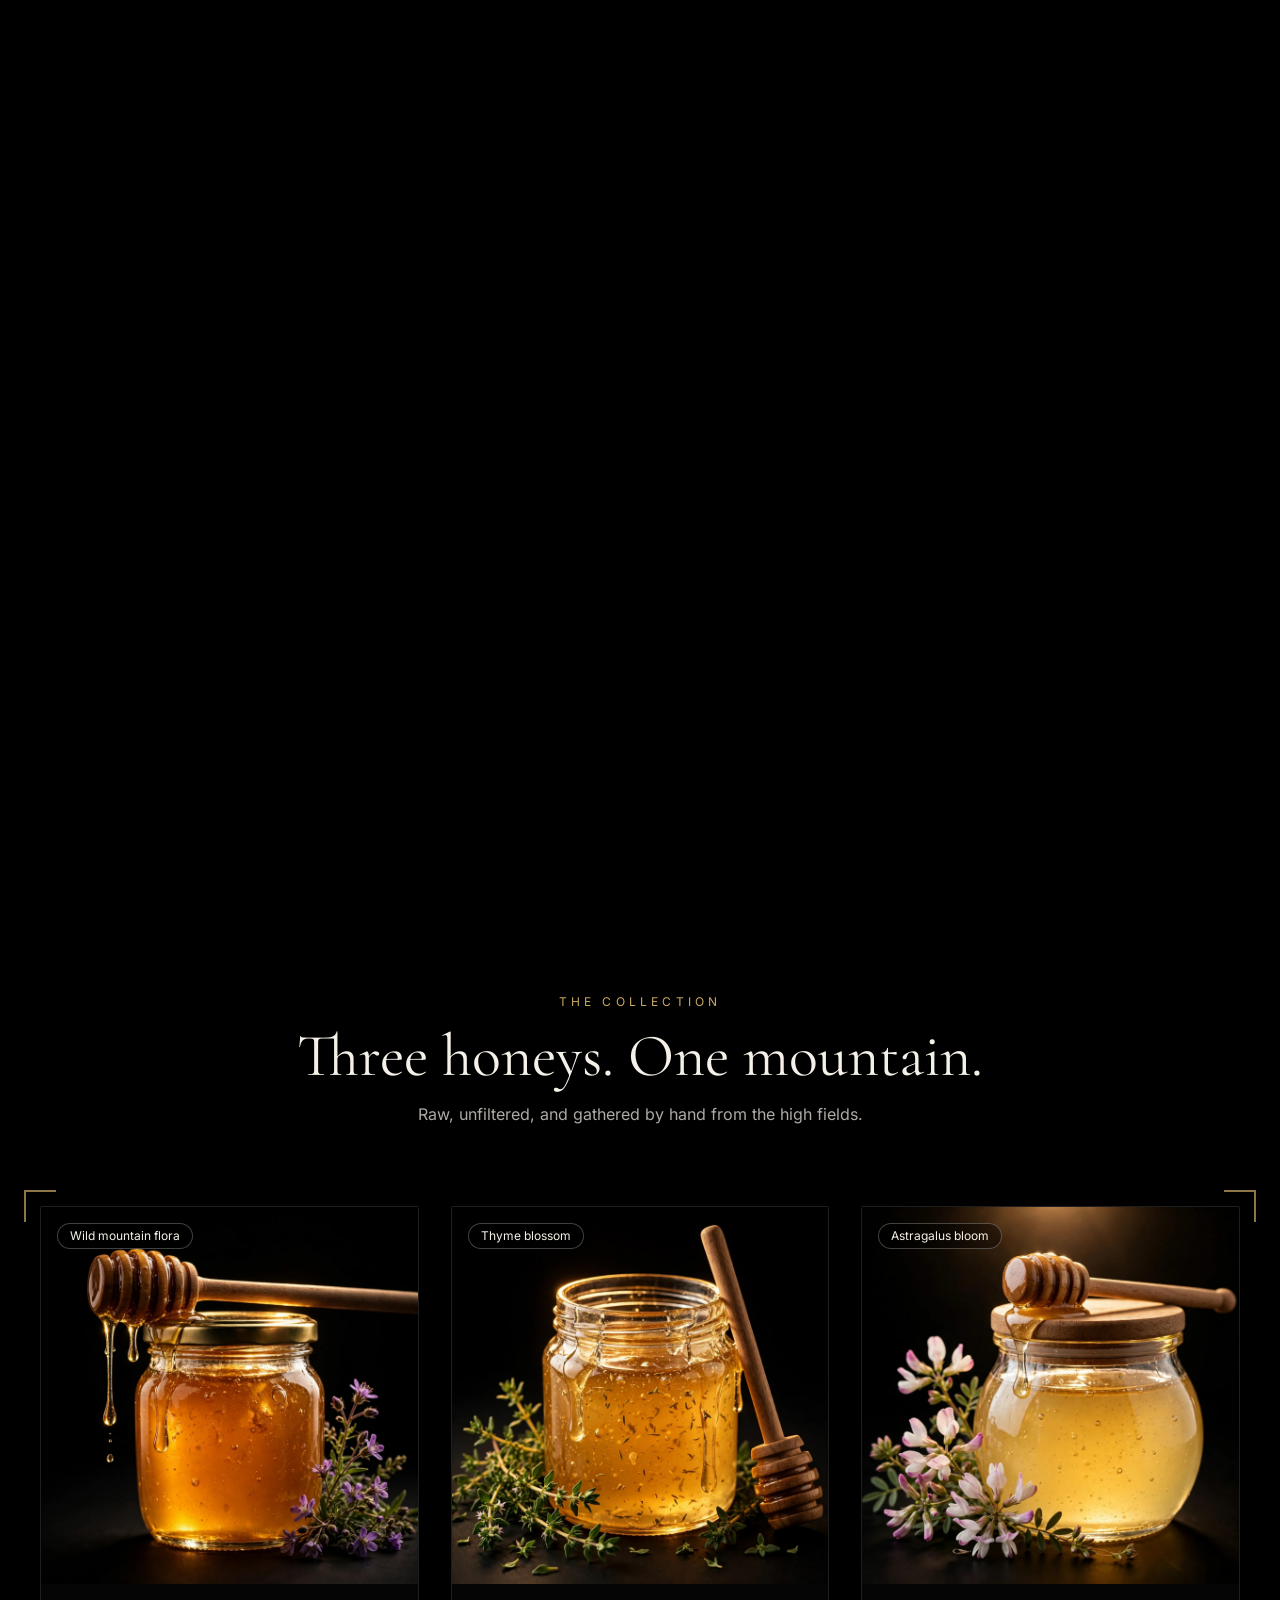
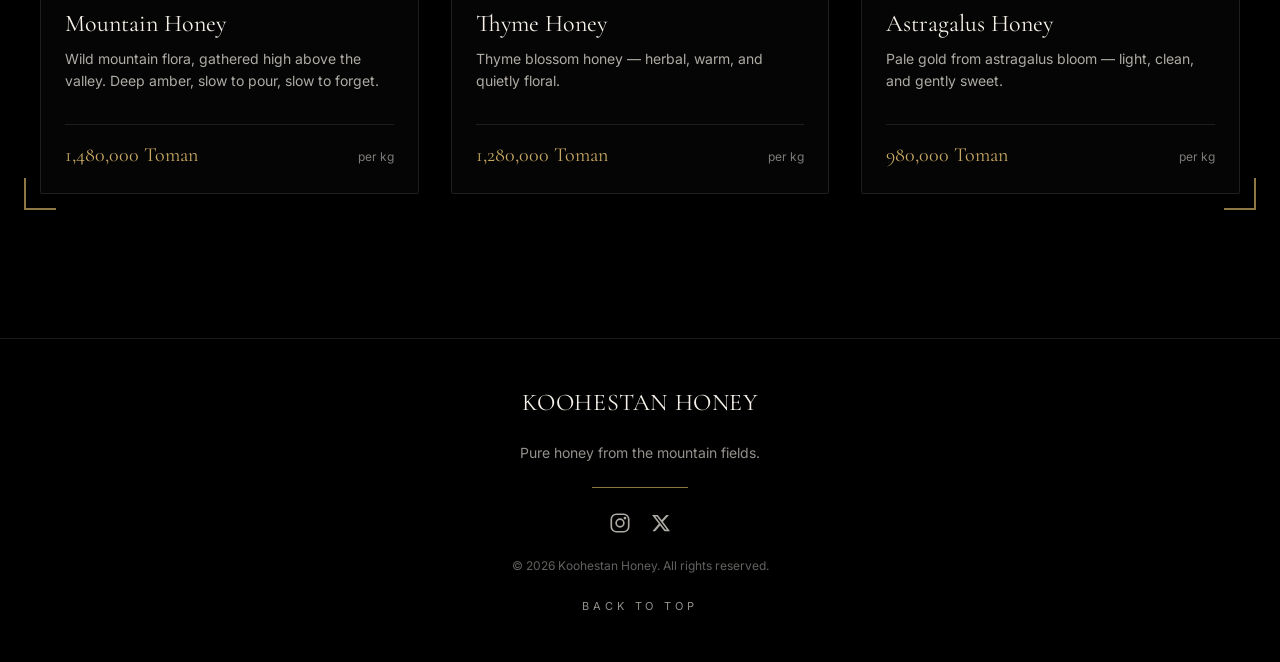
==== commit 7c660f26: "Lighter hero video — page now ~5.5MB" ====
--- a/index.html
+++ b/index.html
@@ -1 +1 @@
-<!DOCTYPE html><html lang="en" dir="ltr" class="__variable_814cae __variable_14c035 __variable_8d1dee"><head><meta charSet="utf-8"/><meta name="viewport" content="width=device-width, initial-scale=1"/><link rel="preload" href="/_next/static/media/15fb600d42056579-s.p.woff2" as="font" crossorigin="" type="font/woff2"/><link rel="preload" href="/_next/static/media/60758556a6a5eb6b-s.p.woff2" as="font" crossorigin="" type="font/woff2"/><link rel="preload" href="/_next/static/media/92f9a759eb15589b-s.p.woff2" as="font" crossorigin="" type="font/woff2"/><link rel="preload" href="/_next/static/media/e03d93e818236bd0-s.p.woff2" as="font" crossorigin="" type="font/woff2"/><link rel="preload" href="/_next/static/media/e7335df905f94bb1-s.p.woff2" as="font" crossorigin="" type="font/woff2"/><link rel="preload" href="/_next/static/media/ef6d3f52c547a6e3-s.p.woff2" as="font" crossorigin="" type="font/woff2"/><link rel="preload" href="/_next/static/media/f37c006309a80d1e-s.p.woff2" as="font" crossorigin="" type="font/woff2"/><link rel="stylesheet" href="/_next/static/css/6da906ae5a0c73b1.css" data-precedence="next"/><link rel="preload" as="script" fetchPriority="low" href="/_next/static/chunks/webpack-ef4e626bb177076d.js"/><script src="/_next/static/chunks/fd9d1056-1f1f859026f5f0fa.js" async=""></script><script src="/_next/static/chunks/117-93de0183f63af83e.js" async=""></script><script src="/_next/static/chunks/main-app-6a9bdb4627887c2e.js" async=""></script><script src="/_next/static/chunks/c15bf2b0-ec9357973be8b95d.js" async=""></script><script src="/_next/static/chunks/370-17b23561102c7ef3.js" async=""></script><script src="/_next/static/chunks/app/page-d24b06e0b5fb95f8.js" async=""></script><script src="/_next/static/chunks/app/layout-659c83c06924665a.js" async=""></script><title>KOOHESTAN HONEY — عسل کوهستان</title><meta name="description" content="Pure honey from the mountain fields. A bee flies to the finest flowers and brings the nectar home — that honey is our product."/><meta name="next-size-adjust"/><script>(function(){try{var l=localStorage.getItem('koohestan-lang:v1');if(l==='fa'){document.documentElement.lang='fa';document.documentElement.dir='rtl';}}catch(e){}})();</script><script src="/_next/static/chunks/polyfills-42372ed130431b0a.js" noModule=""></script></head><body class="bg-black font-sans text-cream"><header class="fixed inset-x-0 top-0 z-50 transition-all duration-700 ease-out border-b border-transparent bg-transparent"><div class="mx-auto flex h-16 max-w-7xl items-center justify-between px-5 mix-blend-difference md:h-20 md:px-10"><a href="#top" class="flex items-baseline gap-2 text-cream" aria-label="Koohestan Honey — back to top"><span class="font-serif text-xl tracking-wide md:text-2xl ">KOOHESTAN</span><span class="smallcaps font-sans text-[10px] text-gold md:text-xs">HONEY</span></a><nav class="flex items-center gap-5 md:gap-8" aria-label="Main"><a href="#collection" class="text-sm text-cream/80 transition-colors duration-300 hover:text-gold ">The Collection</a><div class="flex items-center gap-2 text-sm" role="group" aria-label="Language"><button type="button" aria-pressed="true" class="transition-colors duration-300 text-gold">EN</button><span class="h-4 w-px bg-gold/60" aria-hidden="true"></span><button type="button" aria-pressed="false" class="transition-colors duration-300 text-cream/60 hover:text-cream">FA</button></div></nav></div></header><main id="top"><section class="relative h-[450vh] bg-black" aria-label="Koohestan Honey film"><div class="sticky top-0 h-screen w-full overflow-hidden"><video class="absolute inset-0 h-full w-full object-cover" src="/hero-scrub.mp4" poster="/hero-poster.webp" muted="" playsInline="" preload="auto" aria-label="Cinematic film: honey dripping from a dipper into a jar"></video><div class="pointer-events-none absolute inset-0" style="background:radial-gradient(ellipse at center, transparent 55%, rgba(0,0,0,0.55) 100%)" aria-hidden="true"></div><div class="pointer-events-none absolute inset-x-0 bottom-0 h-32 bg-gradient-to-t from-black to-transparent" aria-hidden="true"></div><div class="pointer-events-none absolute inset-0 flex flex-col items-center justify-center px-6 text-center opacity-0" style="visibility:hidden"><h2 class="font-serif text-4xl leading-tight text-cream drop-shadow-[0_2px_12px_rgba(0,0,0,0.8)] md:text-6xl ">From the mountain fields.</h2><p class="mt-4 max-w-xl text-base text-cream/80 drop-shadow-[0_2px_8px_rgba(0,0,0,0.8)] md:text-lg ">A bee leaves the hive at first light.</p></div><div class="pointer-events-none absolute inset-0 flex flex-col items-center justify-center px-6 text-center opacity-0" style="visibility:hidden"><h2 class="font-serif text-4xl leading-tight text-cream drop-shadow-[0_2px_12px_rgba(0,0,0,0.8)] md:text-6xl ">Fed on the finest flowers.</h2><p class="mt-4 max-w-xl text-base text-cream/80 drop-shadow-[0_2px_8px_rgba(0,0,0,0.8)] md:text-lg ">Thyme, astragalus, wild mountain bloom.</p></div><div class="pointer-events-none absolute inset-0 flex flex-col items-center justify-center px-6 text-center opacity-0" style="visibility:hidden"><h2 class="font-serif text-4xl leading-tight text-cream drop-shadow-[0_2px_12px_rgba(0,0,0,0.8)] md:text-6xl ">Brought home. Made into gold.</h2><p class="mt-4 max-w-xl text-base text-cream/80 drop-shadow-[0_2px_8px_rgba(0,0,0,0.8)] md:text-lg ">Nectar, carried home one flight at a time.</p></div><div class="pointer-events-none absolute inset-0 flex flex-col items-center justify-center px-6 text-center opacity-0" style="visibility:hidden"><h2 class="font-serif text-4xl leading-tight text-cream drop-shadow-[0_2px_12px_rgba(0,0,0,0.8)] md:text-6xl ">KOOHESTAN HONEY</h2><p class="mt-4 max-w-xl text-base text-cream/80 drop-shadow-[0_2px_8px_rgba(0,0,0,0.8)] md:text-lg ">Pour. Wait. Breathe.</p></div><div class="pointer-events-none absolute inset-x-0 bottom-8 flex flex-col items-center gap-2"><span class="smallcaps text-[11px] text-cream/70 ">Scroll</span><span class="block h-10 w-px animate-pulse bg-gold/80" aria-hidden="true"></span></div></div></section><!--$--><section id="collection" class="relative mx-auto max-w-7xl scroll-mt-20 px-5 py-24 md:px-10 md:py-36" aria-labelledby="collection-title"><div class="mb-14 text-center md:mb-20"><p class="smallcaps text-xs text-gold">The Collection</p><h2 id="collection-title" class="mt-4 font-serif text-4xl leading-tight text-cream md:text-6xl ">Three honeys. One mountain.</h2><p class="mx-auto mt-4 max-w-xl text-base text-cream/70 ">Raw, unfiltered, and gathered by hand from the high fields.</p></div><div class="relative"><span class="pointer-events-none absolute -left-2 -top-2 h-8 w-8 border-l-2 border-t-2 border-gold/70 md:-left-4 md:-top-4" aria-hidden="true"></span><span class="pointer-events-none absolute -right-2 -top-2 h-8 w-8 border-r-2 border-t-2 border-gold/70 md:-right-4 md:-top-4" aria-hidden="true"></span><span class="pointer-events-none absolute -bottom-2 -left-2 h-8 w-8 border-b-2 border-l-2 border-gold/70 md:-bottom-4 md:-left-4" aria-hidden="true"></span><span class="pointer-events-none absolute -bottom-2 -right-2 h-8 w-8 border-b-2 border-r-2 border-gold/70 md:-bottom-4 md:-right-4" aria-hidden="true"></span><div class="grid gap-6 md:grid-cols-3 md:gap-8"><article class="group overflow-hidden rounded-sm border border-white/10 bg-white/[0.02] transition-[border-color,box-shadow] duration-700 ease-out hover:border-gold/60 hover:shadow-[0_0_50px_rgba(201,169,97,0.22)]" tabindex="0"><div class="relative aspect-square w-full overflow-hidden bg-black"><img alt="Glass jar of mountain honey with a wooden dipper" loading="lazy" width="800" height="800" decoding="async" data-nimg="1" class="h-full w-full object-cover transition-transform duration-700 ease-out group-hover:scale-[1.03]" style="color:transparent" src="/products/mountain.webp"/><span class="absolute start-4 top-4 rounded-full border border-white/25 bg-black/40 px-3 py-1 text-xs text-cream backdrop-blur-md ">Wild mountain flora</span></div><div class="p-6"><h3 class="font-serif text-2xl text-cream ">Mountain Honey</h3><p class="mt-2 min-h-[3.5rem] text-sm leading-relaxed text-cream/70 ">Wild mountain flora, gathered high above the valley. Deep amber, slow to pour, slow to forget.</p><div class="mt-5 flex items-baseline justify-between border-t border-white/10 pt-4"><span class="font-serif text-xl text-gold ">1,480,000 Toman</span><span class="text-xs text-cream/50 ">per kg</span></div></div></article><article class="group overflow-hidden rounded-sm border border-white/10 bg-white/[0.02] transition-[border-color,box-shadow] duration-700 ease-out hover:border-gold/60 hover:shadow-[0_0_50px_rgba(201,169,97,0.22)]" tabindex="0"><div class="relative aspect-square w-full overflow-hidden bg-black"><img alt="Glass jar of thyme honey with a wooden dipper" loading="lazy" width="800" height="800" decoding="async" data-nimg="1" class="h-full w-full object-cover transition-transform duration-700 ease-out group-hover:scale-[1.03]" style="color:transparent" src="/products/thyme.webp"/><span class="absolute start-4 top-4 rounded-full border border-white/25 bg-black/40 px-3 py-1 text-xs text-cream backdrop-blur-md ">Thyme blossom</span></div><div class="p-6"><h3 class="font-serif text-2xl text-cream ">Thyme Honey</h3><p class="mt-2 min-h-[3.5rem] text-sm leading-relaxed text-cream/70 ">Thyme blossom honey — herbal, warm, and quietly floral.</p><div class="mt-5 flex items-baseline justify-between border-t border-white/10 pt-4"><span class="font-serif text-xl text-gold ">1,280,000 Toman</span><span class="text-xs text-cream/50 ">per kg</span></div></div></article><article class="group overflow-hidden rounded-sm border border-white/10 bg-white/[0.02] transition-[border-color,box-shadow] duration-700 ease-out hover:border-gold/60 hover:shadow-[0_0_50px_rgba(201,169,97,0.22)]" tabindex="0"><div class="relative aspect-square w-full overflow-hidden bg-black"><img alt="Glass jar of astragalus honey with a wooden dipper" loading="lazy" width="800" height="800" decoding="async" data-nimg="1" class="h-full w-full object-cover transition-transform duration-700 ease-out group-hover:scale-[1.03]" style="color:transparent" src="/products/astragalus.webp"/><span class="absolute start-4 top-4 rounded-full border border-white/25 bg-black/40 px-3 py-1 text-xs text-cream backdrop-blur-md ">Astragalus bloom</span></div><div class="p-6"><h3 class="font-serif text-2xl text-cream ">Astragalus Honey</h3><p class="mt-2 min-h-[3.5rem] text-sm leading-relaxed text-cream/70 ">Pale gold from astragalus bloom — light, clean, and gently sweet.</p><div class="mt-5 flex items-baseline justify-between border-t border-white/10 pt-4"><span class="font-serif text-xl text-gold ">980,000 Toman</span><span class="text-xs text-cream/50 ">per kg</span></div></div></article></div></div></section><!--/$--></main><footer class="border-t border-white/10 bg-black"><div class="mx-auto flex max-w-7xl flex-col items-center gap-6 px-5 py-12 text-center md:px-10"><p class="font-serif text-2xl tracking-wide text-cream ">KOOHESTAN HONEY</p><p class="text-sm text-cream/60 ">Pure honey from the mountain fields.</p><div class="h-px w-24 bg-gold/70" aria-hidden="true"></div><div class="flex items-center gap-5"><a href="https://www.instagram.com/" target="_blank" rel="noopener noreferrer" aria-label="Koohestan Honey on Instagram" class="text-cream/70 transition-colors duration-300 hover:text-gold"><svg width="22" height="22" viewBox="0 0 24 24" fill="none" stroke="currentColor" stroke-width="1.8" stroke-linecap="round" stroke-linejoin="round" aria-hidden="true"><rect x="2.5" y="2.5" width="19" height="19" rx="5.5"></rect><circle cx="12" cy="12" r="4.2"></circle><circle cx="17.4" cy="6.6" r="0.6" fill="currentColor"></circle></svg></a><a href="https://x.com/" target="_blank" rel="noopener noreferrer" aria-label="Koohestan Honey on X" class="text-cream/70 transition-colors duration-300 hover:text-gold"><svg width="20" height="20" viewBox="0 0 24 24" fill="currentColor" aria-hidden="true"><path d="M18.244 2.25h3.308l-7.227 8.26 8.502 11.24H16.17l-5.214-6.817L4.99 21.75H1.68l7.73-8.835L1.254 2.25H8.08l4.713 6.231zm-1.161 17.52h1.833L7.084 4.126H5.117z"></path></svg></a></div><p class="text-xs text-cream/40 ">© 2026 Koohestan Honey. All rights reserved.</p><a href="#top" class="smallcaps text-[11px] text-cream/60 transition-colors duration-300 hover:text-gold ">Back to top</a></div></footer><div class="pointer-events-none fixed left-0 top-0 z-[100] h-2 w-2 rounded-full bg-gold" aria-hidden="true"></div><div class="pointer-events-none fixed left-0 top-0 z-[100] h-8 w-8 rounded-full border border-gold/50 transition-[border-color] duration-300" aria-hidden="true"></div><div class="film-grain pointer-events-none fixed inset-0 z-[90] opacity-[0.04]" aria-hidden="true"></div><script src="/_next/static/chunks/webpack-ef4e626bb177076d.js" async=""></script><script>(self.__next_f=self.__next_f||[]).push([0]);self.__next_f.push([2,null])</script><script>self.__next_f.push([1,"1:HL[\"/_next/static/media/15fb600d42056579-s.p.woff2\",\"font\",{\"crossOrigin\":\"\",\"type\":\"font/woff2\"}]\n2:HL[\"/_next/static/media/60758556a6a5eb6b-s.p.woff2\",\"font\",{\"crossOrigin\":\"\",\"type\":\"font/woff2\"}]\n3:HL[\"/_next/static/media/92f9a759eb15589b-s.p.woff2\",\"font\",{\"crossOrigin\":\"\",\"type\":\"font/woff2\"}]\n4:HL[\"/_next/static/media/e03d93e818236bd0-s.p.woff2\",\"font\",{\"crossOrigin\":\"\",\"type\":\"font/woff2\"}]\n5:HL[\"/_next/static/media/e7335df905f94bb1-s.p.woff2\",\"font\",{\"crossOrigin\":\"\",\"type\":\"font/woff2\"}]\n6:HL[\"/_next/static/media/ef6d3f52c547a6e3-s.p.woff2\",\"font\",{\"crossOrigin\":\"\",\"type\":\"font/woff2\"}]\n7:HL[\"/_next/static/media/f37c006309a80d1e-s.p.woff2\",\"font\",{\"crossOrigin\":\"\",\"type\":\"font/woff2\"}]\n8:HL[\"/_next/static/css/6da906ae5a0c73b1.css\",\"style\"]\n"])</script><script>self.__next_f.push([1,"9:I[2846,[],\"\"]\nb:I[2611,[\"922\",\"static/chunks/c15bf2b0-ec9357973be8b95d.js\",\"370\",\"static/chunks/370-17b23561102c7ef3.js\",\"931\",\"static/chunks/app/page-d24b06e0b5fb95f8.js\"],\"default\"]\nc:I[2371,[\"922\",\"static/chunks/c15bf2b0-ec9357973be8b95d.js\",\"370\",\"static/chunks/370-17b23561102c7ef3.js\",\"931\",\"static/chunks/app/page-d24b06e0b5fb95f8.js\"],\"default\"]\nd:\"$Sreact.suspense\"\ne:I[49,[\"922\",\"static/chunks/c15bf2b0-ec9357973be8b95d.js\",\"370\",\"static/chunks/370-17b23561102c7ef3.js\",\"931\",\"static/chunks/app/page-d24b06e0b5fb95f8.js\"],\"PreloadCss\"]\nf:I[7005,[\"922\",\"static/chunks/c15bf2b0-ec9357973be8b95d.js\",\"370\",\"static/chunks/370-17b23561102c7ef3.js\",\"931\",\"static/chunks/app/page-d24b06e0b5fb95f8.js\"],\"default\"]\n10:I[8349,[\"922\",\"static/chunks/c15bf2b0-ec9357973be8b95d.js\",\"370\",\"static/chunks/370-17b23561102c7ef3.js\",\"931\",\"static/chunks/app/page-d24b06e0b5fb95f8.js\"],\"default\"]\n11:I[2906,[\"185\",\"static/chunks/app/layout-659c83c06924665a.js\"],\"LangProvider\"]\n12:I[4707,[],\"\"]\n13:I[6423,[],\"\"]\n14:I[9640,[\"185\",\"static/chunks/app/layout-659c83c06924665a.js\"],\"default\"]\n16:I[1060,[],\"\"]\n17:[]\n"])</script><script>self.__next_f.push([1,"0:[\"$\",\"$L9\",null,{\"buildId\":\"iktyFaEfrks33rBFbwN7w\",\"assetPrefix\":\"\",\"urlParts\":[\"\",\"\"],\"initialTree\":[\"\",{\"children\":[\"__PAGE__\",{}]},\"$undefined\",\"$undefined\",true],\"initialSeedData\":[\"\",{\"children\":[\"__PAGE__\",{},[[\"$La\",[[\"$\",\"$Lb\",null,{}],[\"$\",\"main\",null,{\"id\":\"top\",\"children\":[[\"$\",\"$Lc\",null,{}],[\"$\",\"$d\",null,{\"fallback\":[\"$\",\"div\",null,{\"className\":\"mx-auto max-w-7xl px-5 py-24 md:px-10 md:py-36\",\"aria-hidden\":\"true\",\"children\":[\"$\",\"div\",null,{\"className\":\"h-8 w-48 animate-pulse rounded bg-white/5 mx-auto\"}]}],\"children\":[[\"$\",\"$Le\",null,{\"moduleIds\":[\"app/page.tsx -\u003e ../components/Products\"]}],[\"$\",\"$Lf\",null,{}]]}]]}],[\"$\",\"$L10\",null,{}]],null],null],null]},[[[[\"$\",\"link\",\"0\",{\"rel\":\"stylesheet\",\"href\":\"/_next/static/css/6da906ae5a0c73b1.css\",\"precedence\":\"next\",\"crossOrigin\":\"$undefined\"}]],[\"$\",\"html\",null,{\"lang\":\"en\",\"dir\":\"ltr\",\"className\":\"__variable_814cae __variable_14c035 __variable_8d1dee\",\"suppressHydrationWarning\":true,\"children\":[[\"$\",\"head\",null,{\"children\":[\"$\",\"script\",null,{\"dangerouslySetInnerHTML\":{\"__html\":\"(function(){try{var l=localStorage.getItem('koohestan-lang:v1');if(l==='fa'){document.documentElement.lang='fa';document.documentElement.dir='rtl';}}catch(e){}})();\"}}]}],[\"$\",\"body\",null,{\"className\":\"bg-black font-sans text-cream\",\"children\":[\"$\",\"$L11\",null,{\"children\":[[\"$\",\"$L12\",null,{\"parallelRouterKey\":\"children\",\"segmentPath\":[\"children\"],\"error\":\"$undefined\",\"errorStyles\":\"$undefined\",\"errorScripts\":\"$undefined\",\"template\":[\"$\",\"$L13\",null,{}],\"templateStyles\":\"$undefined\",\"templateScripts\":\"$undefined\",\"notFound\":[[\"$\",\"title\",null,{\"children\":\"404: This page could not be found.\"}],[\"$\",\"div\",null,{\"style\":{\"fontFamily\":\"system-ui,\\\"Segoe UI\\\",Roboto,Helvetica,Arial,sans-serif,\\\"Apple Color Emoji\\\",\\\"Segoe UI Emoji\\\"\",\"height\":\"100vh\",\"textAlign\":\"center\",\"display\":\"flex\",\"flexDirection\":\"column\",\"alignItems\":\"center\",\"justifyContent\":\"center\"},\"children\":[\"$\",\"div\",null,{\"children\":[[\"$\",\"style\",null,{\"dangerouslySetInnerHTML\":{\"__html\":\"body{color:#000;background:#fff;margin:0}.next-error-h1{border-right:1px solid rgba(0,0,0,.3)}@media (prefers-color-scheme:dark){body{color:#fff;background:#000}.next-error-h1{border-right:1px solid rgba(255,255,255,.3)}}\"}}],[\"$\",\"h1\",null,{\"className\":\"next-error-h1\",\"style\":{\"display\":\"inline-block\",\"margin\":\"0 20px 0 0\",\"padding\":\"0 23px 0 0\",\"fontSize\":24,\"fontWeight\":500,\"verticalAlign\":\"top\",\"lineHeight\":\"49px\"},\"children\":\"404\"}],[\"$\",\"div\",null,{\"style\":{\"display\":\"inline-block\"},\"children\":[\"$\",\"h2\",null,{\"style\":{\"fontSize\":14,\"fontWeight\":400,\"lineHeight\":\"49px\",\"margin\":0},\"children\":\"This page could not be found.\"}]}]]}]}]],\"notFoundStyles\":[]}],[\"$\",\"$L14\",null,{}],[\"$\",\"div\",null,{\"className\":\"film-grain pointer-events-none fixed inset-0 z-[90] opacity-[0.04]\",\"aria-hidden\":\"true\"}]]}]}]]}]],null],null],\"couldBeIntercepted\":false,\"initialHead\":[null,\"$L15\"],\"globalErrorComponent\":\"$16\",\"missingSlots\":\"$W17\"}]\n"])</script><script>self.__next_f.push([1,"15:[[\"$\",\"meta\",\"0\",{\"name\":\"viewport\",\"content\":\"width=device-width, initial-scale=1\"}],[\"$\",\"meta\",\"1\",{\"charSet\":\"utf-8\"}],[\"$\",\"title\",\"2\",{\"children\":\"KOOHESTAN HONEY — عسل کوهستان\"}],[\"$\",\"meta\",\"3\",{\"name\":\"description\",\"content\":\"Pure honey from the mountain fields. A bee flies to the finest flowers and brings the nectar home — that honey is our product.\"}],[\"$\",\"meta\",\"4\",{\"name\":\"next-size-adjust\"}]]\na:null\n"])</script></body></html>+<!DOCTYPE html><html lang="en" dir="ltr" class="__variable_814cae __variable_14c035 __variable_8d1dee"><head><meta charSet="utf-8"/><meta name="viewport" content="width=device-width, initial-scale=1"/><link rel="preload" href="/_next/static/media/15fb600d42056579-s.p.woff2" as="font" crossorigin="" type="font/woff2"/><link rel="preload" href="/_next/static/media/60758556a6a5eb6b-s.p.woff2" as="font" crossorigin="" type="font/woff2"/><link rel="preload" href="/_next/static/media/92f9a759eb15589b-s.p.woff2" as="font" crossorigin="" type="font/woff2"/><link rel="preload" href="/_next/static/media/e03d93e818236bd0-s.p.woff2" as="font" crossorigin="" type="font/woff2"/><link rel="preload" href="/_next/static/media/e7335df905f94bb1-s.p.woff2" as="font" crossorigin="" type="font/woff2"/><link rel="preload" href="/_next/static/media/ef6d3f52c547a6e3-s.p.woff2" as="font" crossorigin="" type="font/woff2"/><link rel="preload" href="/_next/static/media/f37c006309a80d1e-s.p.woff2" as="font" crossorigin="" type="font/woff2"/><link rel="stylesheet" href="/_next/static/css/6da906ae5a0c73b1.css" data-precedence="next"/><link rel="preload" as="script" fetchPriority="low" href="/_next/static/chunks/webpack-ef4e626bb177076d.js"/><script src="/_next/static/chunks/fd9d1056-1f1f859026f5f0fa.js" async=""></script><script src="/_next/static/chunks/117-93de0183f63af83e.js" async=""></script><script src="/_next/static/chunks/main-app-6a9bdb4627887c2e.js" async=""></script><script src="/_next/static/chunks/c15bf2b0-ec9357973be8b95d.js" async=""></script><script src="/_next/static/chunks/370-17b23561102c7ef3.js" async=""></script><script src="/_next/static/chunks/app/page-d24b06e0b5fb95f8.js" async=""></script><script src="/_next/static/chunks/app/layout-659c83c06924665a.js" async=""></script><title>KOOHESTAN HONEY — عسل کوهستان</title><meta name="description" content="Pure honey from the mountain fields. A bee flies to the finest flowers and brings the nectar home — that honey is our product."/><meta name="next-size-adjust"/><script>(function(){try{var l=localStorage.getItem('koohestan-lang:v1');if(l==='fa'){document.documentElement.lang='fa';document.documentElement.dir='rtl';}}catch(e){}})();</script><script src="/_next/static/chunks/polyfills-42372ed130431b0a.js" noModule=""></script></head><body class="bg-black font-sans text-cream"><header class="fixed inset-x-0 top-0 z-50 transition-all duration-700 ease-out border-b border-transparent bg-transparent"><div class="mx-auto flex h-16 max-w-7xl items-center justify-between px-5 mix-blend-difference md:h-20 md:px-10"><a href="#top" class="flex items-baseline gap-2 text-cream" aria-label="Koohestan Honey — back to top"><span class="font-serif text-xl tracking-wide md:text-2xl ">KOOHESTAN</span><span class="smallcaps font-sans text-[10px] text-gold md:text-xs">HONEY</span></a><nav class="flex items-center gap-5 md:gap-8" aria-label="Main"><a href="#collection" class="text-sm text-cream/80 transition-colors duration-300 hover:text-gold ">The Collection</a><div class="flex items-center gap-2 text-sm" role="group" aria-label="Language"><button type="button" aria-pressed="true" class="transition-colors duration-300 text-gold">EN</button><span class="h-4 w-px bg-gold/60" aria-hidden="true"></span><button type="button" aria-pressed="false" class="transition-colors duration-300 text-cream/60 hover:text-cream">FA</button></div></nav></div></header><main id="top"><section class="relative h-[450vh] bg-black" aria-label="Koohestan Honey film"><div class="sticky top-0 h-screen w-full overflow-hidden"><video class="absolute inset-0 h-full w-full object-cover" src="/hero-scrub.mp4" poster="/hero-poster.webp" muted="" playsInline="" preload="auto" aria-label="Cinematic film: honey dripping from a dipper into a jar"></video><div class="pointer-events-none absolute inset-0" style="background:radial-gradient(ellipse at center, transparent 55%, rgba(0,0,0,0.55) 100%)" aria-hidden="true"></div><div class="pointer-events-none absolute inset-x-0 bottom-0 h-32 bg-gradient-to-t from-black to-transparent" aria-hidden="true"></div><div class="pointer-events-none absolute inset-0 flex flex-col items-center justify-center px-6 text-center opacity-0" style="visibility:hidden"><h2 class="font-serif text-4xl leading-tight text-cream drop-shadow-[0_2px_12px_rgba(0,0,0,0.8)] md:text-6xl ">From the mountain fields.</h2><p class="mt-4 max-w-xl text-base text-cream/80 drop-shadow-[0_2px_8px_rgba(0,0,0,0.8)] md:text-lg ">A bee leaves the hive at first light.</p></div><div class="pointer-events-none absolute inset-0 flex flex-col items-center justify-center px-6 text-center opacity-0" style="visibility:hidden"><h2 class="font-serif text-4xl leading-tight text-cream drop-shadow-[0_2px_12px_rgba(0,0,0,0.8)] md:text-6xl ">Fed on the finest flowers.</h2><p class="mt-4 max-w-xl text-base text-cream/80 drop-shadow-[0_2px_8px_rgba(0,0,0,0.8)] md:text-lg ">Thyme, astragalus, wild mountain bloom.</p></div><div class="pointer-events-none absolute inset-0 flex flex-col items-center justify-center px-6 text-center opacity-0" style="visibility:hidden"><h2 class="font-serif text-4xl leading-tight text-cream drop-shadow-[0_2px_12px_rgba(0,0,0,0.8)] md:text-6xl ">Brought home. Made into gold.</h2><p class="mt-4 max-w-xl text-base text-cream/80 drop-shadow-[0_2px_8px_rgba(0,0,0,0.8)] md:text-lg ">Nectar, carried home one flight at a time.</p></div><div class="pointer-events-none absolute inset-0 flex flex-col items-center justify-center px-6 text-center opacity-0" style="visibility:hidden"><h2 class="font-serif text-4xl leading-tight text-cream drop-shadow-[0_2px_12px_rgba(0,0,0,0.8)] md:text-6xl ">KOOHESTAN HONEY</h2><p class="mt-4 max-w-xl text-base text-cream/80 drop-shadow-[0_2px_8px_rgba(0,0,0,0.8)] md:text-lg ">Pour. Wait. Breathe.</p></div><div class="pointer-events-none absolute inset-x-0 bottom-8 flex flex-col items-center gap-2"><span class="smallcaps text-[11px] text-cream/70 ">Scroll</span><span class="block h-10 w-px animate-pulse bg-gold/80" aria-hidden="true"></span></div></div></section><!--$--><section id="collection" class="relative mx-auto max-w-7xl scroll-mt-20 px-5 py-24 md:px-10 md:py-36" aria-labelledby="collection-title"><div class="mb-14 text-center md:mb-20"><p class="smallcaps text-xs text-gold">The Collection</p><h2 id="collection-title" class="mt-4 font-serif text-4xl leading-tight text-cream md:text-6xl ">Three honeys. One mountain.</h2><p class="mx-auto mt-4 max-w-xl text-base text-cream/70 ">Raw, unfiltered, and gathered by hand from the high fields.</p></div><div class="relative"><span class="pointer-events-none absolute -left-2 -top-2 h-8 w-8 border-l-2 border-t-2 border-gold/70 md:-left-4 md:-top-4" aria-hidden="true"></span><span class="pointer-events-none absolute -right-2 -top-2 h-8 w-8 border-r-2 border-t-2 border-gold/70 md:-right-4 md:-top-4" aria-hidden="true"></span><span class="pointer-events-none absolute -bottom-2 -left-2 h-8 w-8 border-b-2 border-l-2 border-gold/70 md:-bottom-4 md:-left-4" aria-hidden="true"></span><span class="pointer-events-none absolute -bottom-2 -right-2 h-8 w-8 border-b-2 border-r-2 border-gold/70 md:-bottom-4 md:-right-4" aria-hidden="true"></span><div class="grid gap-6 md:grid-cols-3 md:gap-8"><article class="group overflow-hidden rounded-sm border border-white/10 bg-white/[0.02] transition-[border-color,box-shadow] duration-700 ease-out hover:border-gold/60 hover:shadow-[0_0_50px_rgba(201,169,97,0.22)]" tabindex="0"><div class="relative aspect-square w-full overflow-hidden bg-black"><img alt="Glass jar of mountain honey with a wooden dipper" loading="lazy" width="800" height="800" decoding="async" data-nimg="1" class="h-full w-full object-cover transition-transform duration-700 ease-out group-hover:scale-[1.03]" style="color:transparent" src="/products/mountain.webp"/><span class="absolute start-4 top-4 rounded-full border border-white/25 bg-black/40 px-3 py-1 text-xs text-cream backdrop-blur-md ">Wild mountain flora</span></div><div class="p-6"><h3 class="font-serif text-2xl text-cream ">Mountain Honey</h3><p class="mt-2 min-h-[3.5rem] text-sm leading-relaxed text-cream/70 ">Wild mountain flora, gathered high above the valley. Deep amber, slow to pour, slow to forget.</p><div class="mt-5 flex items-baseline justify-between border-t border-white/10 pt-4"><span class="font-serif text-xl text-gold ">1,480,000 Toman</span><span class="text-xs text-cream/50 ">per kg</span></div></div></article><article class="group overflow-hidden rounded-sm border border-white/10 bg-white/[0.02] transition-[border-color,box-shadow] duration-700 ease-out hover:border-gold/60 hover:shadow-[0_0_50px_rgba(201,169,97,0.22)]" tabindex="0"><div class="relative aspect-square w-full overflow-hidden bg-black"><img alt="Glass jar of thyme honey with a wooden dipper" loading="lazy" width="800" height="800" decoding="async" data-nimg="1" class="h-full w-full object-cover transition-transform duration-700 ease-out group-hover:scale-[1.03]" style="color:transparent" src="/products/thyme.webp"/><span class="absolute start-4 top-4 rounded-full border border-white/25 bg-black/40 px-3 py-1 text-xs text-cream backdrop-blur-md ">Thyme blossom</span></div><div class="p-6"><h3 class="font-serif text-2xl text-cream ">Thyme Honey</h3><p class="mt-2 min-h-[3.5rem] text-sm leading-relaxed text-cream/70 ">Thyme blossom honey — herbal, warm, and quietly floral.</p><div class="mt-5 flex items-baseline justify-between border-t border-white/10 pt-4"><span class="font-serif text-xl text-gold ">1,280,000 Toman</span><span class="text-xs text-cream/50 ">per kg</span></div></div></article><article class="group overflow-hidden rounded-sm border border-white/10 bg-white/[0.02] transition-[border-color,box-shadow] duration-700 ease-out hover:border-gold/60 hover:shadow-[0_0_50px_rgba(201,169,97,0.22)]" tabindex="0"><div class="relative aspect-square w-full overflow-hidden bg-black"><img alt="Glass jar of astragalus honey with a wooden dipper" loading="lazy" width="800" height="800" decoding="async" data-nimg="1" class="h-full w-full object-cover transition-transform duration-700 ease-out group-hover:scale-[1.03]" style="color:transparent" src="/products/astragalus.webp"/><span class="absolute start-4 top-4 rounded-full border border-white/25 bg-black/40 px-3 py-1 text-xs text-cream backdrop-blur-md ">Astragalus bloom</span></div><div class="p-6"><h3 class="font-serif text-2xl text-cream ">Astragalus Honey</h3><p class="mt-2 min-h-[3.5rem] text-sm leading-relaxed text-cream/70 ">Pale gold from astragalus bloom — light, clean, and gently sweet.</p><div class="mt-5 flex items-baseline justify-between border-t border-white/10 pt-4"><span class="font-serif text-xl text-gold ">980,000 Toman</span><span class="text-xs text-cream/50 ">per kg</span></div></div></article></div></div></section><!--/$--></main><footer class="border-t border-white/10 bg-black"><div class="mx-auto flex max-w-7xl flex-col items-center gap-6 px-5 py-12 text-center md:px-10"><p class="font-serif text-2xl tracking-wide text-cream ">KOOHESTAN HONEY</p><p class="text-sm text-cream/60 ">Pure honey from the mountain fields.</p><div class="h-px w-24 bg-gold/70" aria-hidden="true"></div><div class="flex items-center gap-5"><a href="https://www.instagram.com/" target="_blank" rel="noopener noreferrer" aria-label="Koohestan Honey on Instagram" class="text-cream/70 transition-colors duration-300 hover:text-gold"><svg width="22" height="22" viewBox="0 0 24 24" fill="none" stroke="currentColor" stroke-width="1.8" stroke-linecap="round" stroke-linejoin="round" aria-hidden="true"><rect x="2.5" y="2.5" width="19" height="19" rx="5.5"></rect><circle cx="12" cy="12" r="4.2"></circle><circle cx="17.4" cy="6.6" r="0.6" fill="currentColor"></circle></svg></a><a href="https://x.com/" target="_blank" rel="noopener noreferrer" aria-label="Koohestan Honey on X" class="text-cream/70 transition-colors duration-300 hover:text-gold"><svg width="20" height="20" viewBox="0 0 24 24" fill="currentColor" aria-hidden="true"><path d="M18.244 2.25h3.308l-7.227 8.26 8.502 11.24H16.17l-5.214-6.817L4.99 21.75H1.68l7.73-8.835L1.254 2.25H8.08l4.713 6.231zm-1.161 17.52h1.833L7.084 4.126H5.117z"></path></svg></a></div><p class="text-xs text-cream/40 ">© 2026 Koohestan Honey. All rights reserved.</p><a href="#top" class="smallcaps text-[11px] text-cream/60 transition-colors duration-300 hover:text-gold ">Back to top</a></div></footer><div class="pointer-events-none fixed left-0 top-0 z-[100] h-2 w-2 rounded-full bg-gold" aria-hidden="true"></div><div class="pointer-events-none fixed left-0 top-0 z-[100] h-8 w-8 rounded-full border border-gold/50 transition-[border-color] duration-300" aria-hidden="true"></div><div class="film-grain pointer-events-none fixed inset-0 z-[90] opacity-[0.04]" aria-hidden="true"></div><script src="/_next/static/chunks/webpack-ef4e626bb177076d.js" async=""></script><script>(self.__next_f=self.__next_f||[]).push([0]);self.__next_f.push([2,null])</script><script>self.__next_f.push([1,"1:HL[\"/_next/static/media/15fb600d42056579-s.p.woff2\",\"font\",{\"crossOrigin\":\"\",\"type\":\"font/woff2\"}]\n2:HL[\"/_next/static/media/60758556a6a5eb6b-s.p.woff2\",\"font\",{\"crossOrigin\":\"\",\"type\":\"font/woff2\"}]\n3:HL[\"/_next/static/media/92f9a759eb15589b-s.p.woff2\",\"font\",{\"crossOrigin\":\"\",\"type\":\"font/woff2\"}]\n4:HL[\"/_next/static/media/e03d93e818236bd0-s.p.woff2\",\"font\",{\"crossOrigin\":\"\",\"type\":\"font/woff2\"}]\n5:HL[\"/_next/static/media/e7335df905f94bb1-s.p.woff2\",\"font\",{\"crossOrigin\":\"\",\"type\":\"font/woff2\"}]\n6:HL[\"/_next/static/media/ef6d3f52c547a6e3-s.p.woff2\",\"font\",{\"crossOrigin\":\"\",\"type\":\"font/woff2\"}]\n7:HL[\"/_next/static/media/f37c006309a80d1e-s.p.woff2\",\"font\",{\"crossOrigin\":\"\",\"type\":\"font/woff2\"}]\n8:HL[\"/_next/static/css/6da906ae5a0c73b1.css\",\"style\"]\n"])</script><script>self.__next_f.push([1,"9:I[2846,[],\"\"]\nb:I[2611,[\"922\",\"static/chunks/c15bf2b0-ec9357973be8b95d.js\",\"370\",\"static/chunks/370-17b23561102c7ef3.js\",\"931\",\"static/chunks/app/page-d24b06e0b5fb95f8.js\"],\"default\"]\nc:I[2371,[\"922\",\"static/chunks/c15bf2b0-ec9357973be8b95d.js\",\"370\",\"static/chunks/370-17b23561102c7ef3.js\",\"931\",\"static/chunks/app/page-d24b06e0b5fb95f8.js\"],\"default\"]\nd:\"$Sreact.suspense\"\ne:I[49,[\"922\",\"static/chunks/c15bf2b0-ec9357973be8b95d.js\",\"370\",\"static/chunks/370-17b23561102c7ef3.js\",\"931\",\"static/chunks/app/page-d24b06e0b5fb95f8.js\"],\"PreloadCss\"]\nf:I[7005,[\"922\",\"static/chunks/c15bf2b0-ec9357973be8b95d.js\",\"370\",\"static/chunks/370-17b23561102c7ef3.js\",\"931\",\"static/chunks/app/page-d24b06e0b5fb95f8.js\"],\"default\"]\n10:I[8349,[\"922\",\"static/chunks/c15bf2b0-ec9357973be8b95d.js\",\"370\",\"static/chunks/370-17b23561102c7ef3.js\",\"931\",\"static/chunks/app/page-d24b06e0b5fb95f8.js\"],\"default\"]\n11:I[2906,[\"185\",\"static/chunks/app/layout-659c83c06924665a.js\"],\"LangProvider\"]\n12:I[4707,[],\"\"]\n13:I[6423,[],\"\"]\n14:I[9640,[\"185\",\"static/chunks/app/layout-659c83c06924665a.js\"],\"default\"]\n16:I[1060,[],\"\"]\n17:[]\n"])</script><script>self.__next_f.push([1,"0:[\"$\",\"$L9\",null,{\"buildId\":\"SfRxTkz508dUMI2Z_t5ni\",\"assetPrefix\":\"\",\"urlParts\":[\"\",\"\"],\"initialTree\":[\"\",{\"children\":[\"__PAGE__\",{}]},\"$undefined\",\"$undefined\",true],\"initialSeedData\":[\"\",{\"children\":[\"__PAGE__\",{},[[\"$La\",[[\"$\",\"$Lb\",null,{}],[\"$\",\"main\",null,{\"id\":\"top\",\"children\":[[\"$\",\"$Lc\",null,{}],[\"$\",\"$d\",null,{\"fallback\":[\"$\",\"div\",null,{\"className\":\"mx-auto max-w-7xl px-5 py-24 md:px-10 md:py-36\",\"aria-hidden\":\"true\",\"children\":[\"$\",\"div\",null,{\"className\":\"h-8 w-48 animate-pulse rounded bg-white/5 mx-auto\"}]}],\"children\":[[\"$\",\"$Le\",null,{\"moduleIds\":[\"app/page.tsx -\u003e ../components/Products\"]}],[\"$\",\"$Lf\",null,{}]]}]]}],[\"$\",\"$L10\",null,{}]],null],null],null]},[[[[\"$\",\"link\",\"0\",{\"rel\":\"stylesheet\",\"href\":\"/_next/static/css/6da906ae5a0c73b1.css\",\"precedence\":\"next\",\"crossOrigin\":\"$undefined\"}]],[\"$\",\"html\",null,{\"lang\":\"en\",\"dir\":\"ltr\",\"className\":\"__variable_814cae __variable_14c035 __variable_8d1dee\",\"suppressHydrationWarning\":true,\"children\":[[\"$\",\"head\",null,{\"children\":[\"$\",\"script\",null,{\"dangerouslySetInnerHTML\":{\"__html\":\"(function(){try{var l=localStorage.getItem('koohestan-lang:v1');if(l==='fa'){document.documentElement.lang='fa';document.documentElement.dir='rtl';}}catch(e){}})();\"}}]}],[\"$\",\"body\",null,{\"className\":\"bg-black font-sans text-cream\",\"children\":[\"$\",\"$L11\",null,{\"children\":[[\"$\",\"$L12\",null,{\"parallelRouterKey\":\"children\",\"segmentPath\":[\"children\"],\"error\":\"$undefined\",\"errorStyles\":\"$undefined\",\"errorScripts\":\"$undefined\",\"template\":[\"$\",\"$L13\",null,{}],\"templateStyles\":\"$undefined\",\"templateScripts\":\"$undefined\",\"notFound\":[[\"$\",\"title\",null,{\"children\":\"404: This page could not be found.\"}],[\"$\",\"div\",null,{\"style\":{\"fontFamily\":\"system-ui,\\\"Segoe UI\\\",Roboto,Helvetica,Arial,sans-serif,\\\"Apple Color Emoji\\\",\\\"Segoe UI Emoji\\\"\",\"height\":\"100vh\",\"textAlign\":\"center\",\"display\":\"flex\",\"flexDirection\":\"column\",\"alignItems\":\"center\",\"justifyContent\":\"center\"},\"children\":[\"$\",\"div\",null,{\"children\":[[\"$\",\"style\",null,{\"dangerouslySetInnerHTML\":{\"__html\":\"body{color:#000;background:#fff;margin:0}.next-error-h1{border-right:1px solid rgba(0,0,0,.3)}@media (prefers-color-scheme:dark){body{color:#fff;background:#000}.next-error-h1{border-right:1px solid rgba(255,255,255,.3)}}\"}}],[\"$\",\"h1\",null,{\"className\":\"next-error-h1\",\"style\":{\"display\":\"inline-block\",\"margin\":\"0 20px 0 0\",\"padding\":\"0 23px 0 0\",\"fontSize\":24,\"fontWeight\":500,\"verticalAlign\":\"top\",\"lineHeight\":\"49px\"},\"children\":\"404\"}],[\"$\",\"div\",null,{\"style\":{\"display\":\"inline-block\"},\"children\":[\"$\",\"h2\",null,{\"style\":{\"fontSize\":14,\"fontWeight\":400,\"lineHeight\":\"49px\",\"margin\":0},\"children\":\"This page could not be found.\"}]}]]}]}]],\"notFoundStyles\":[]}],[\"$\",\"$L14\",null,{}],[\"$\",\"div\",null,{\"className\":\"film-grain pointer-events-none fixed inset-0 z-[90] opacity-[0.04]\",\"aria-hidden\":\"true\"}]]}]}]]}]],null],null],\"couldBeIntercepted\":false,\"initialHead\":[null,\"$L15\"],\"globalErrorComponent\":\"$16\",\"missingSlots\":\"$W17\"}]\n"])</script><script>self.__next_f.push([1,"15:[[\"$\",\"meta\",\"0\",{\"name\":\"viewport\",\"content\":\"width=device-width, initial-scale=1\"}],[\"$\",\"meta\",\"1\",{\"charSet\":\"utf-8\"}],[\"$\",\"title\",\"2\",{\"children\":\"KOOHESTAN HONEY — عسل کوهستان\"}],[\"$\",\"meta\",\"3\",{\"name\":\"description\",\"content\":\"Pure honey from the mountain fields. A bee flies to the finest flowers and brings the nectar home — that honey is our product.\"}],[\"$\",\"meta\",\"4\",{\"name\":\"next-size-adjust\"}]]\na:null\n"])</script></body></html>
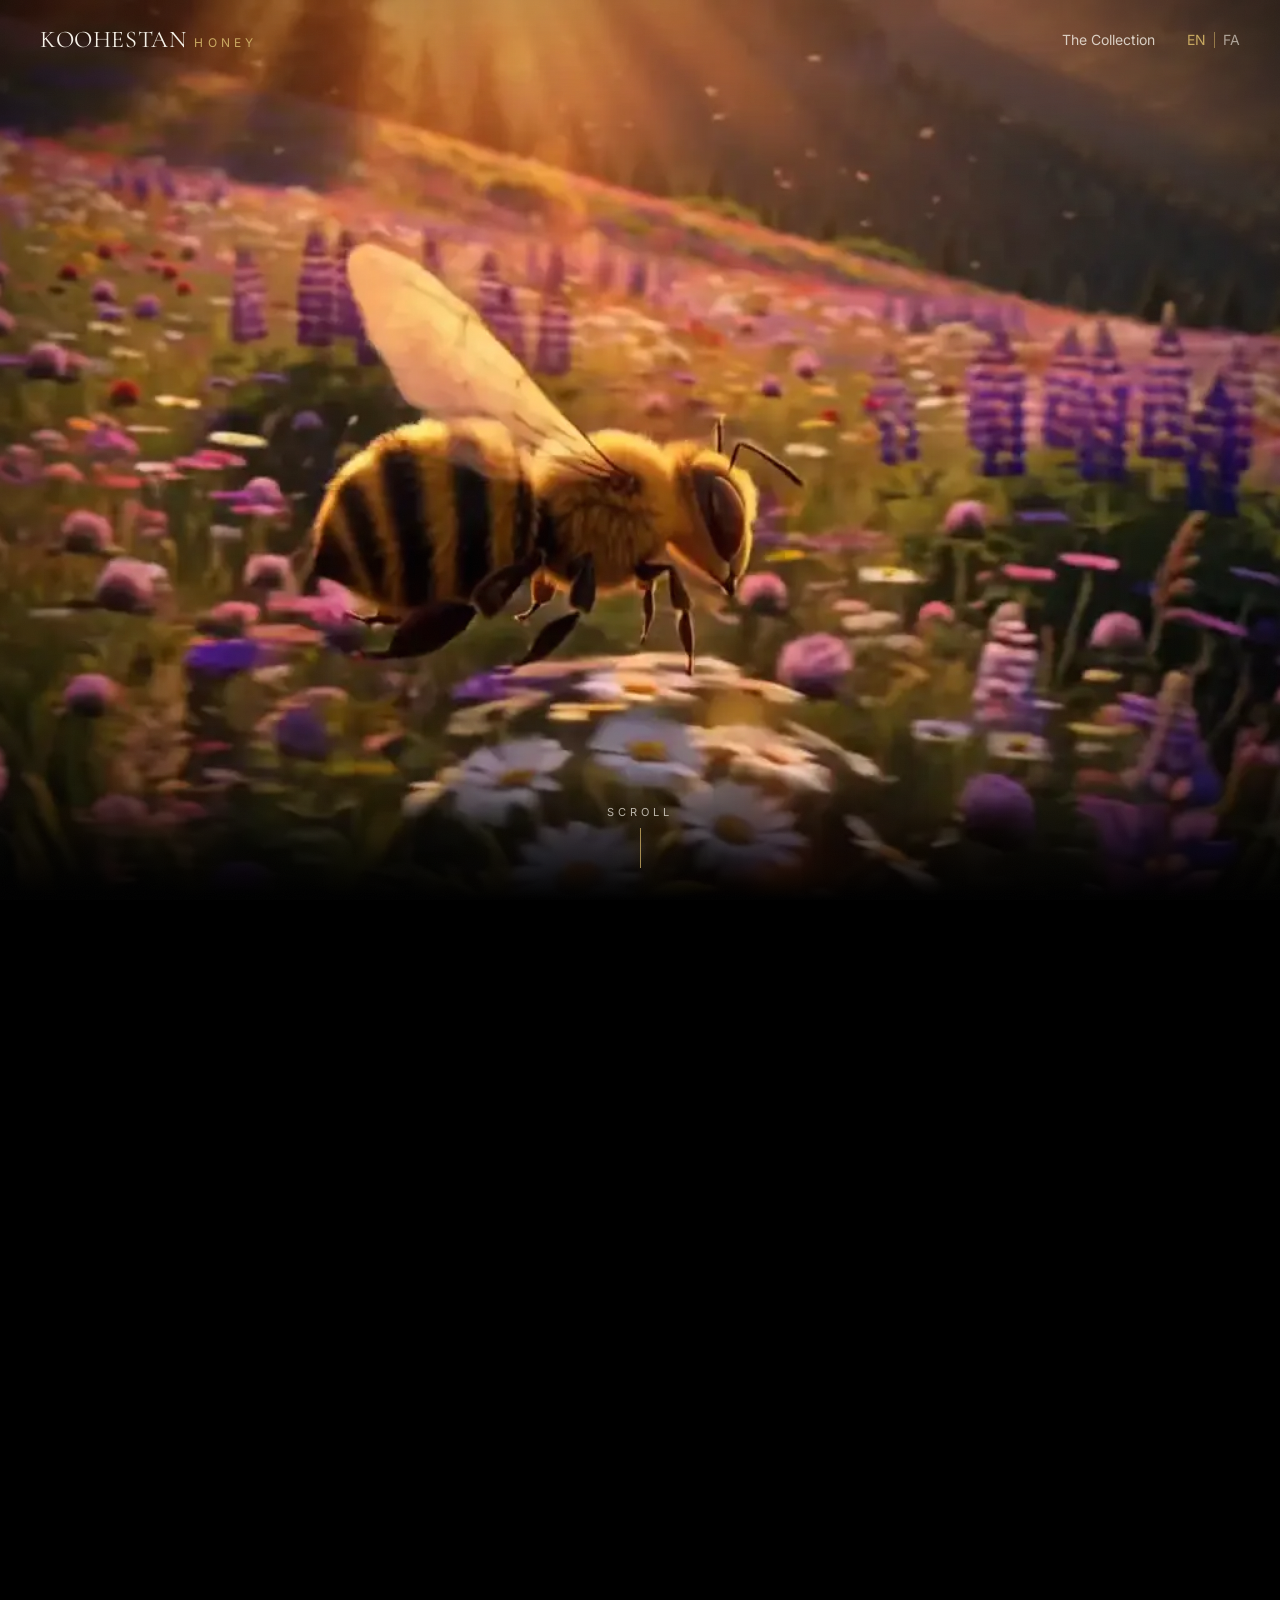
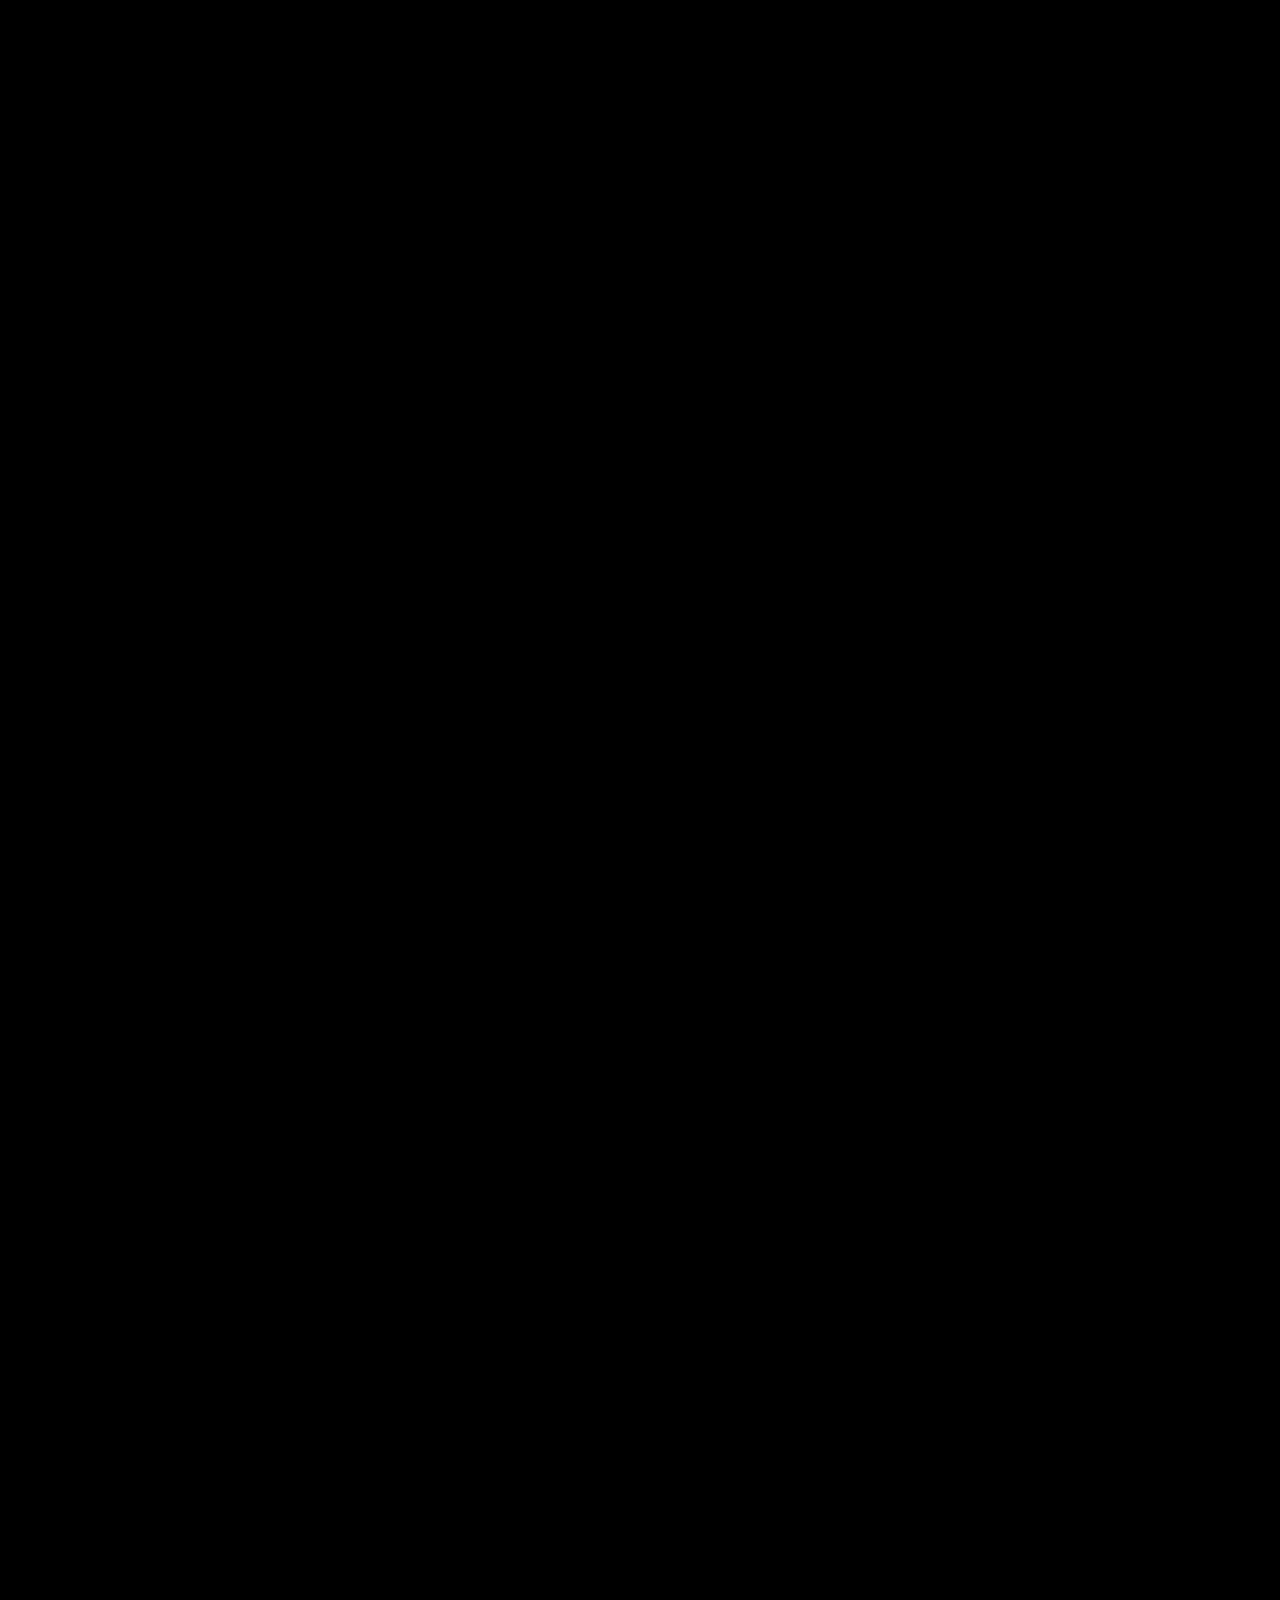
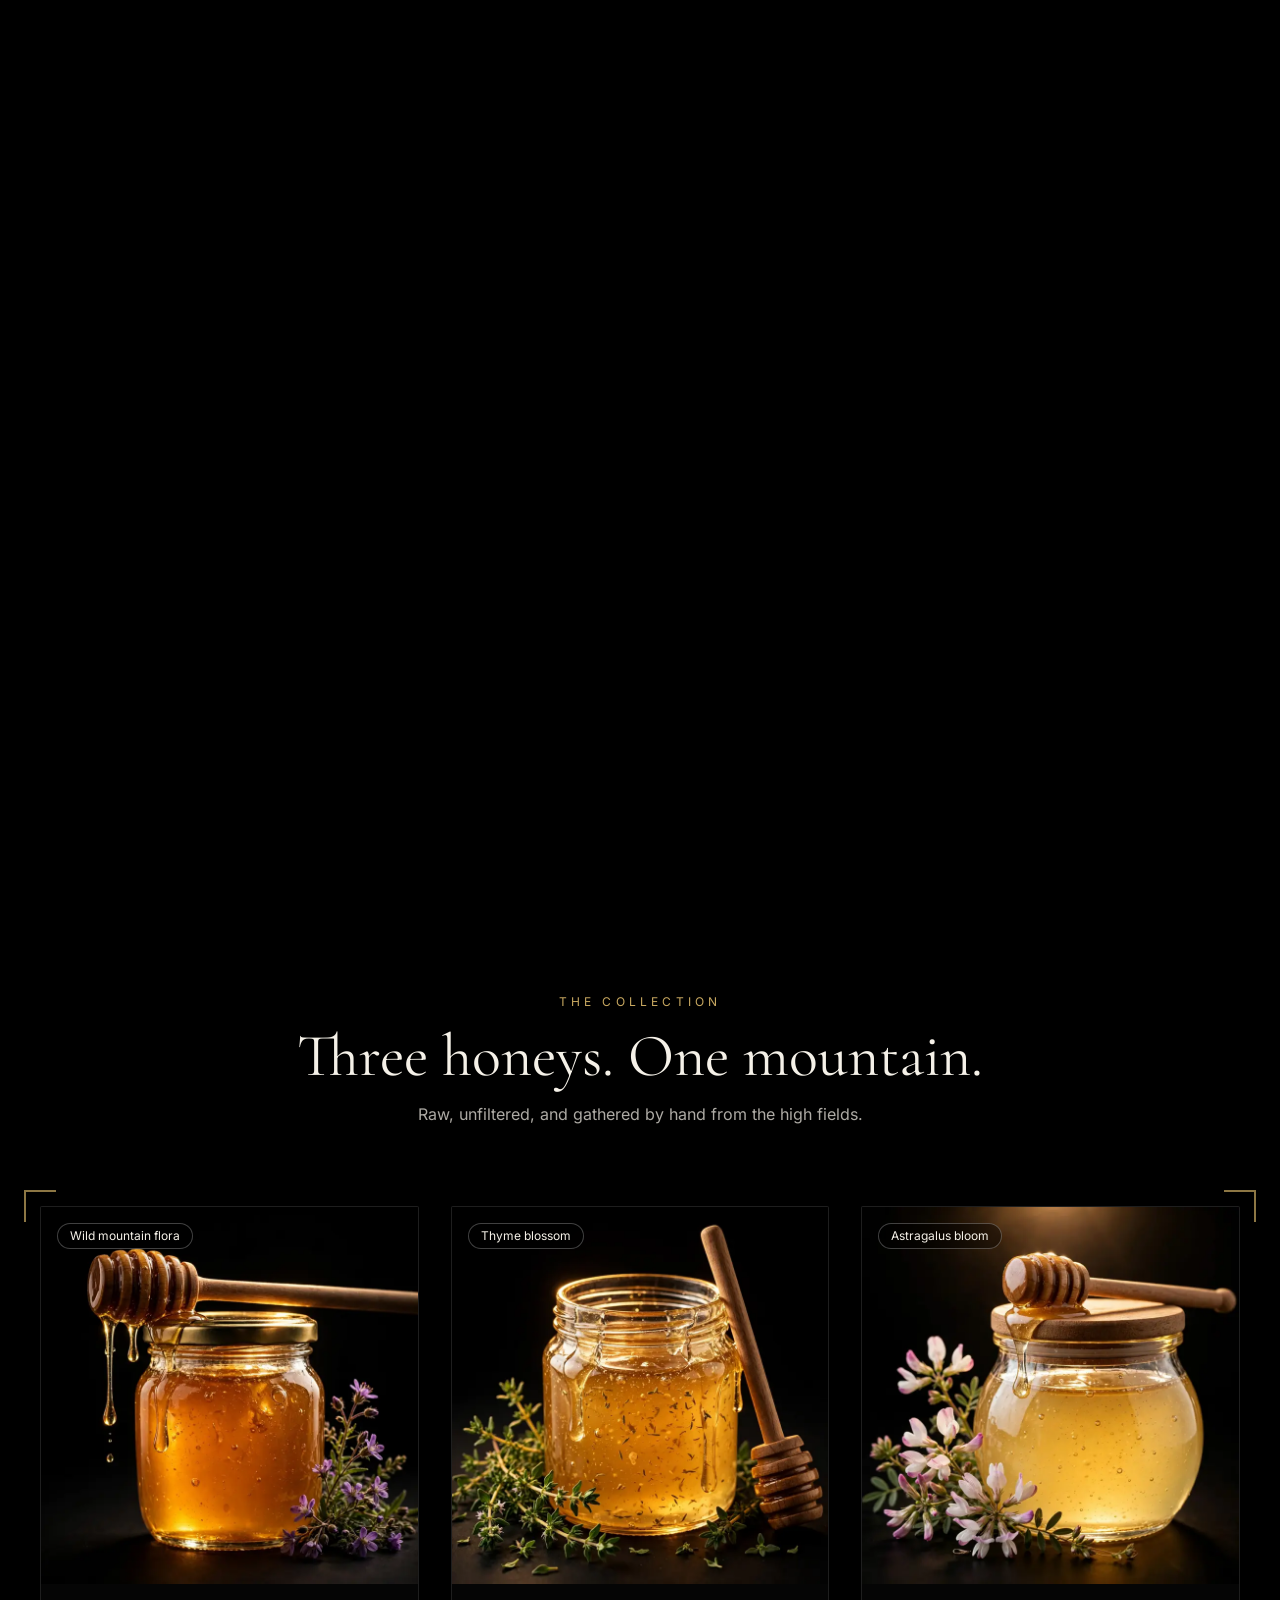
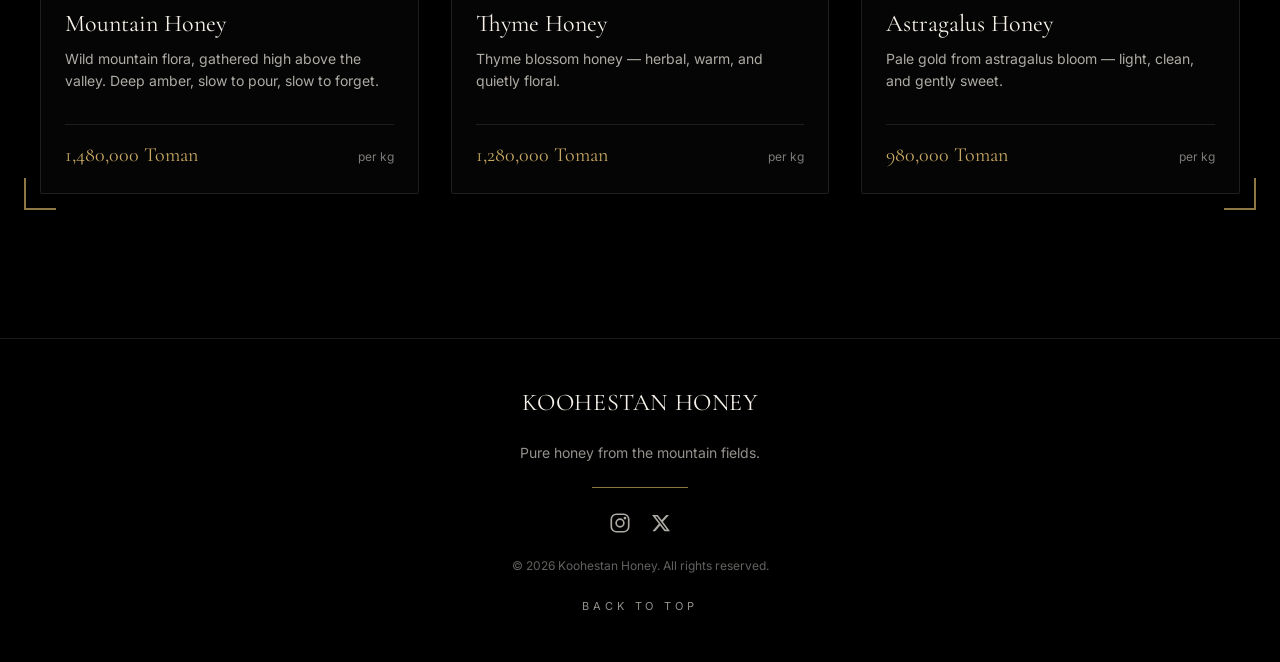
==== commit 7facfa41: "Images under 70KB" ====
--- a/index.html
+++ b/index.html
@@ -1 +1 @@
-<!DOCTYPE html><html lang="en" dir="ltr" class="__variable_814cae __variable_14c035 __variable_8d1dee"><head><meta charSet="utf-8"/><meta name="viewport" content="width=device-width, initial-scale=1"/><link rel="preload" href="/_next/static/media/15fb600d42056579-s.p.woff2" as="font" crossorigin="" type="font/woff2"/><link rel="preload" href="/_next/static/media/60758556a6a5eb6b-s.p.woff2" as="font" crossorigin="" type="font/woff2"/><link rel="preload" href="/_next/static/media/92f9a759eb15589b-s.p.woff2" as="font" crossorigin="" type="font/woff2"/><link rel="preload" href="/_next/static/media/e03d93e818236bd0-s.p.woff2" as="font" crossorigin="" type="font/woff2"/><link rel="preload" href="/_next/static/media/e7335df905f94bb1-s.p.woff2" as="font" crossorigin="" type="font/woff2"/><link rel="preload" href="/_next/static/media/ef6d3f52c547a6e3-s.p.woff2" as="font" crossorigin="" type="font/woff2"/><link rel="preload" href="/_next/static/media/f37c006309a80d1e-s.p.woff2" as="font" crossorigin="" type="font/woff2"/><link rel="stylesheet" href="/_next/static/css/6da906ae5a0c73b1.css" data-precedence="next"/><link rel="preload" as="script" fetchPriority="low" href="/_next/static/chunks/webpack-ef4e626bb177076d.js"/><script src="/_next/static/chunks/fd9d1056-1f1f859026f5f0fa.js" async=""></script><script src="/_next/static/chunks/117-93de0183f63af83e.js" async=""></script><script src="/_next/static/chunks/main-app-6a9bdb4627887c2e.js" async=""></script><script src="/_next/static/chunks/c15bf2b0-ec9357973be8b95d.js" async=""></script><script src="/_next/static/chunks/370-17b23561102c7ef3.js" async=""></script><script src="/_next/static/chunks/app/page-d24b06e0b5fb95f8.js" async=""></script><script src="/_next/static/chunks/app/layout-659c83c06924665a.js" async=""></script><title>KOOHESTAN HONEY — عسل کوهستان</title><meta name="description" content="Pure honey from the mountain fields. A bee flies to the finest flowers and brings the nectar home — that honey is our product."/><meta name="next-size-adjust"/><script>(function(){try{var l=localStorage.getItem('koohestan-lang:v1');if(l==='fa'){document.documentElement.lang='fa';document.documentElement.dir='rtl';}}catch(e){}})();</script><script src="/_next/static/chunks/polyfills-42372ed130431b0a.js" noModule=""></script></head><body class="bg-black font-sans text-cream"><header class="fixed inset-x-0 top-0 z-50 transition-all duration-700 ease-out border-b border-transparent bg-transparent"><div class="mx-auto flex h-16 max-w-7xl items-center justify-between px-5 mix-blend-difference md:h-20 md:px-10"><a href="#top" class="flex items-baseline gap-2 text-cream" aria-label="Koohestan Honey — back to top"><span class="font-serif text-xl tracking-wide md:text-2xl ">KOOHESTAN</span><span class="smallcaps font-sans text-[10px] text-gold md:text-xs">HONEY</span></a><nav class="flex items-center gap-5 md:gap-8" aria-label="Main"><a href="#collection" class="text-sm text-cream/80 transition-colors duration-300 hover:text-gold ">The Collection</a><div class="flex items-center gap-2 text-sm" role="group" aria-label="Language"><button type="button" aria-pressed="true" class="transition-colors duration-300 text-gold">EN</button><span class="h-4 w-px bg-gold/60" aria-hidden="true"></span><button type="button" aria-pressed="false" class="transition-colors duration-300 text-cream/60 hover:text-cream">FA</button></div></nav></div></header><main id="top"><section class="relative h-[450vh] bg-black" aria-label="Koohestan Honey film"><div class="sticky top-0 h-screen w-full overflow-hidden"><video class="absolute inset-0 h-full w-full object-cover" src="/hero-scrub.mp4" poster="/hero-poster.webp" muted="" playsInline="" preload="auto" aria-label="Cinematic film: honey dripping from a dipper into a jar"></video><div class="pointer-events-none absolute inset-0" style="background:radial-gradient(ellipse at center, transparent 55%, rgba(0,0,0,0.55) 100%)" aria-hidden="true"></div><div class="pointer-events-none absolute inset-x-0 bottom-0 h-32 bg-gradient-to-t from-black to-transparent" aria-hidden="true"></div><div class="pointer-events-none absolute inset-0 flex flex-col items-center justify-center px-6 text-center opacity-0" style="visibility:hidden"><h2 class="font-serif text-4xl leading-tight text-cream drop-shadow-[0_2px_12px_rgba(0,0,0,0.8)] md:text-6xl ">From the mountain fields.</h2><p class="mt-4 max-w-xl text-base text-cream/80 drop-shadow-[0_2px_8px_rgba(0,0,0,0.8)] md:text-lg ">A bee leaves the hive at first light.</p></div><div class="pointer-events-none absolute inset-0 flex flex-col items-center justify-center px-6 text-center opacity-0" style="visibility:hidden"><h2 class="font-serif text-4xl leading-tight text-cream drop-shadow-[0_2px_12px_rgba(0,0,0,0.8)] md:text-6xl ">Fed on the finest flowers.</h2><p class="mt-4 max-w-xl text-base text-cream/80 drop-shadow-[0_2px_8px_rgba(0,0,0,0.8)] md:text-lg ">Thyme, astragalus, wild mountain bloom.</p></div><div class="pointer-events-none absolute inset-0 flex flex-col items-center justify-center px-6 text-center opacity-0" style="visibility:hidden"><h2 class="font-serif text-4xl leading-tight text-cream drop-shadow-[0_2px_12px_rgba(0,0,0,0.8)] md:text-6xl ">Brought home. Made into gold.</h2><p class="mt-4 max-w-xl text-base text-cream/80 drop-shadow-[0_2px_8px_rgba(0,0,0,0.8)] md:text-lg ">Nectar, carried home one flight at a time.</p></div><div class="pointer-events-none absolute inset-0 flex flex-col items-center justify-center px-6 text-center opacity-0" style="visibility:hidden"><h2 class="font-serif text-4xl leading-tight text-cream drop-shadow-[0_2px_12px_rgba(0,0,0,0.8)] md:text-6xl ">KOOHESTAN HONEY</h2><p class="mt-4 max-w-xl text-base text-cream/80 drop-shadow-[0_2px_8px_rgba(0,0,0,0.8)] md:text-lg ">Pour. Wait. Breathe.</p></div><div class="pointer-events-none absolute inset-x-0 bottom-8 flex flex-col items-center gap-2"><span class="smallcaps text-[11px] text-cream/70 ">Scroll</span><span class="block h-10 w-px animate-pulse bg-gold/80" aria-hidden="true"></span></div></div></section><!--$--><section id="collection" class="relative mx-auto max-w-7xl scroll-mt-20 px-5 py-24 md:px-10 md:py-36" aria-labelledby="collection-title"><div class="mb-14 text-center md:mb-20"><p class="smallcaps text-xs text-gold">The Collection</p><h2 id="collection-title" class="mt-4 font-serif text-4xl leading-tight text-cream md:text-6xl ">Three honeys. One mountain.</h2><p class="mx-auto mt-4 max-w-xl text-base text-cream/70 ">Raw, unfiltered, and gathered by hand from the high fields.</p></div><div class="relative"><span class="pointer-events-none absolute -left-2 -top-2 h-8 w-8 border-l-2 border-t-2 border-gold/70 md:-left-4 md:-top-4" aria-hidden="true"></span><span class="pointer-events-none absolute -right-2 -top-2 h-8 w-8 border-r-2 border-t-2 border-gold/70 md:-right-4 md:-top-4" aria-hidden="true"></span><span class="pointer-events-none absolute -bottom-2 -left-2 h-8 w-8 border-b-2 border-l-2 border-gold/70 md:-bottom-4 md:-left-4" aria-hidden="true"></span><span class="pointer-events-none absolute -bottom-2 -right-2 h-8 w-8 border-b-2 border-r-2 border-gold/70 md:-bottom-4 md:-right-4" aria-hidden="true"></span><div class="grid gap-6 md:grid-cols-3 md:gap-8"><article class="group overflow-hidden rounded-sm border border-white/10 bg-white/[0.02] transition-[border-color,box-shadow] duration-700 ease-out hover:border-gold/60 hover:shadow-[0_0_50px_rgba(201,169,97,0.22)]" tabindex="0"><div class="relative aspect-square w-full overflow-hidden bg-black"><img alt="Glass jar of mountain honey with a wooden dipper" loading="lazy" width="800" height="800" decoding="async" data-nimg="1" class="h-full w-full object-cover transition-transform duration-700 ease-out group-hover:scale-[1.03]" style="color:transparent" src="/products/mountain.webp"/><span class="absolute start-4 top-4 rounded-full border border-white/25 bg-black/40 px-3 py-1 text-xs text-cream backdrop-blur-md ">Wild mountain flora</span></div><div class="p-6"><h3 class="font-serif text-2xl text-cream ">Mountain Honey</h3><p class="mt-2 min-h-[3.5rem] text-sm leading-relaxed text-cream/70 ">Wild mountain flora, gathered high above the valley. Deep amber, slow to pour, slow to forget.</p><div class="mt-5 flex items-baseline justify-between border-t border-white/10 pt-4"><span class="font-serif text-xl text-gold ">1,480,000 Toman</span><span class="text-xs text-cream/50 ">per kg</span></div></div></article><article class="group overflow-hidden rounded-sm border border-white/10 bg-white/[0.02] transition-[border-color,box-shadow] duration-700 ease-out hover:border-gold/60 hover:shadow-[0_0_50px_rgba(201,169,97,0.22)]" tabindex="0"><div class="relative aspect-square w-full overflow-hidden bg-black"><img alt="Glass jar of thyme honey with a wooden dipper" loading="lazy" width="800" height="800" decoding="async" data-nimg="1" class="h-full w-full object-cover transition-transform duration-700 ease-out group-hover:scale-[1.03]" style="color:transparent" src="/products/thyme.webp"/><span class="absolute start-4 top-4 rounded-full border border-white/25 bg-black/40 px-3 py-1 text-xs text-cream backdrop-blur-md ">Thyme blossom</span></div><div class="p-6"><h3 class="font-serif text-2xl text-cream ">Thyme Honey</h3><p class="mt-2 min-h-[3.5rem] text-sm leading-relaxed text-cream/70 ">Thyme blossom honey — herbal, warm, and quietly floral.</p><div class="mt-5 flex items-baseline justify-between border-t border-white/10 pt-4"><span class="font-serif text-xl text-gold ">1,280,000 Toman</span><span class="text-xs text-cream/50 ">per kg</span></div></div></article><article class="group overflow-hidden rounded-sm border border-white/10 bg-white/[0.02] transition-[border-color,box-shadow] duration-700 ease-out hover:border-gold/60 hover:shadow-[0_0_50px_rgba(201,169,97,0.22)]" tabindex="0"><div class="relative aspect-square w-full overflow-hidden bg-black"><img alt="Glass jar of astragalus honey with a wooden dipper" loading="lazy" width="800" height="800" decoding="async" data-nimg="1" class="h-full w-full object-cover transition-transform duration-700 ease-out group-hover:scale-[1.03]" style="color:transparent" src="/products/astragalus.webp"/><span class="absolute start-4 top-4 rounded-full border border-white/25 bg-black/40 px-3 py-1 text-xs text-cream backdrop-blur-md ">Astragalus bloom</span></div><div class="p-6"><h3 class="font-serif text-2xl text-cream ">Astragalus Honey</h3><p class="mt-2 min-h-[3.5rem] text-sm leading-relaxed text-cream/70 ">Pale gold from astragalus bloom — light, clean, and gently sweet.</p><div class="mt-5 flex items-baseline justify-between border-t border-white/10 pt-4"><span class="font-serif text-xl text-gold ">980,000 Toman</span><span class="text-xs text-cream/50 ">per kg</span></div></div></article></div></div></section><!--/$--></main><footer class="border-t border-white/10 bg-black"><div class="mx-auto flex max-w-7xl flex-col items-center gap-6 px-5 py-12 text-center md:px-10"><p class="font-serif text-2xl tracking-wide text-cream ">KOOHESTAN HONEY</p><p class="text-sm text-cream/60 ">Pure honey from the mountain fields.</p><div class="h-px w-24 bg-gold/70" aria-hidden="true"></div><div class="flex items-center gap-5"><a href="https://www.instagram.com/" target="_blank" rel="noopener noreferrer" aria-label="Koohestan Honey on Instagram" class="text-cream/70 transition-colors duration-300 hover:text-gold"><svg width="22" height="22" viewBox="0 0 24 24" fill="none" stroke="currentColor" stroke-width="1.8" stroke-linecap="round" stroke-linejoin="round" aria-hidden="true"><rect x="2.5" y="2.5" width="19" height="19" rx="5.5"></rect><circle cx="12" cy="12" r="4.2"></circle><circle cx="17.4" cy="6.6" r="0.6" fill="currentColor"></circle></svg></a><a href="https://x.com/" target="_blank" rel="noopener noreferrer" aria-label="Koohestan Honey on X" class="text-cream/70 transition-colors duration-300 hover:text-gold"><svg width="20" height="20" viewBox="0 0 24 24" fill="currentColor" aria-hidden="true"><path d="M18.244 2.25h3.308l-7.227 8.26 8.502 11.24H16.17l-5.214-6.817L4.99 21.75H1.68l7.73-8.835L1.254 2.25H8.08l4.713 6.231zm-1.161 17.52h1.833L7.084 4.126H5.117z"></path></svg></a></div><p class="text-xs text-cream/40 ">© 2026 Koohestan Honey. All rights reserved.</p><a href="#top" class="smallcaps text-[11px] text-cream/60 transition-colors duration-300 hover:text-gold ">Back to top</a></div></footer><div class="pointer-events-none fixed left-0 top-0 z-[100] h-2 w-2 rounded-full bg-gold" aria-hidden="true"></div><div class="pointer-events-none fixed left-0 top-0 z-[100] h-8 w-8 rounded-full border border-gold/50 transition-[border-color] duration-300" aria-hidden="true"></div><div class="film-grain pointer-events-none fixed inset-0 z-[90] opacity-[0.04]" aria-hidden="true"></div><script src="/_next/static/chunks/webpack-ef4e626bb177076d.js" async=""></script><script>(self.__next_f=self.__next_f||[]).push([0]);self.__next_f.push([2,null])</script><script>self.__next_f.push([1,"1:HL[\"/_next/static/media/15fb600d42056579-s.p.woff2\",\"font\",{\"crossOrigin\":\"\",\"type\":\"font/woff2\"}]\n2:HL[\"/_next/static/media/60758556a6a5eb6b-s.p.woff2\",\"font\",{\"crossOrigin\":\"\",\"type\":\"font/woff2\"}]\n3:HL[\"/_next/static/media/92f9a759eb15589b-s.p.woff2\",\"font\",{\"crossOrigin\":\"\",\"type\":\"font/woff2\"}]\n4:HL[\"/_next/static/media/e03d93e818236bd0-s.p.woff2\",\"font\",{\"crossOrigin\":\"\",\"type\":\"font/woff2\"}]\n5:HL[\"/_next/static/media/e7335df905f94bb1-s.p.woff2\",\"font\",{\"crossOrigin\":\"\",\"type\":\"font/woff2\"}]\n6:HL[\"/_next/static/media/ef6d3f52c547a6e3-s.p.woff2\",\"font\",{\"crossOrigin\":\"\",\"type\":\"font/woff2\"}]\n7:HL[\"/_next/static/media/f37c006309a80d1e-s.p.woff2\",\"font\",{\"crossOrigin\":\"\",\"type\":\"font/woff2\"}]\n8:HL[\"/_next/static/css/6da906ae5a0c73b1.css\",\"style\"]\n"])</script><script>self.__next_f.push([1,"9:I[2846,[],\"\"]\nb:I[2611,[\"922\",\"static/chunks/c15bf2b0-ec9357973be8b95d.js\",\"370\",\"static/chunks/370-17b23561102c7ef3.js\",\"931\",\"static/chunks/app/page-d24b06e0b5fb95f8.js\"],\"default\"]\nc:I[2371,[\"922\",\"static/chunks/c15bf2b0-ec9357973be8b95d.js\",\"370\",\"static/chunks/370-17b23561102c7ef3.js\",\"931\",\"static/chunks/app/page-d24b06e0b5fb95f8.js\"],\"default\"]\nd:\"$Sreact.suspense\"\ne:I[49,[\"922\",\"static/chunks/c15bf2b0-ec9357973be8b95d.js\",\"370\",\"static/chunks/370-17b23561102c7ef3.js\",\"931\",\"static/chunks/app/page-d24b06e0b5fb95f8.js\"],\"PreloadCss\"]\nf:I[7005,[\"922\",\"static/chunks/c15bf2b0-ec9357973be8b95d.js\",\"370\",\"static/chunks/370-17b23561102c7ef3.js\",\"931\",\"static/chunks/app/page-d24b06e0b5fb95f8.js\"],\"default\"]\n10:I[8349,[\"922\",\"static/chunks/c15bf2b0-ec9357973be8b95d.js\",\"370\",\"static/chunks/370-17b23561102c7ef3.js\",\"931\",\"static/chunks/app/page-d24b06e0b5fb95f8.js\"],\"default\"]\n11:I[2906,[\"185\",\"static/chunks/app/layout-659c83c06924665a.js\"],\"LangProvider\"]\n12:I[4707,[],\"\"]\n13:I[6423,[],\"\"]\n14:I[9640,[\"185\",\"static/chunks/app/layout-659c83c06924665a.js\"],\"default\"]\n16:I[1060,[],\"\"]\n17:[]\n"])</script><script>self.__next_f.push([1,"0:[\"$\",\"$L9\",null,{\"buildId\":\"SfRxTkz508dUMI2Z_t5ni\",\"assetPrefix\":\"\",\"urlParts\":[\"\",\"\"],\"initialTree\":[\"\",{\"children\":[\"__PAGE__\",{}]},\"$undefined\",\"$undefined\",true],\"initialSeedData\":[\"\",{\"children\":[\"__PAGE__\",{},[[\"$La\",[[\"$\",\"$Lb\",null,{}],[\"$\",\"main\",null,{\"id\":\"top\",\"children\":[[\"$\",\"$Lc\",null,{}],[\"$\",\"$d\",null,{\"fallback\":[\"$\",\"div\",null,{\"className\":\"mx-auto max-w-7xl px-5 py-24 md:px-10 md:py-36\",\"aria-hidden\":\"true\",\"children\":[\"$\",\"div\",null,{\"className\":\"h-8 w-48 animate-pulse rounded bg-white/5 mx-auto\"}]}],\"children\":[[\"$\",\"$Le\",null,{\"moduleIds\":[\"app/page.tsx -\u003e ../components/Products\"]}],[\"$\",\"$Lf\",null,{}]]}]]}],[\"$\",\"$L10\",null,{}]],null],null],null]},[[[[\"$\",\"link\",\"0\",{\"rel\":\"stylesheet\",\"href\":\"/_next/static/css/6da906ae5a0c73b1.css\",\"precedence\":\"next\",\"crossOrigin\":\"$undefined\"}]],[\"$\",\"html\",null,{\"lang\":\"en\",\"dir\":\"ltr\",\"className\":\"__variable_814cae __variable_14c035 __variable_8d1dee\",\"suppressHydrationWarning\":true,\"children\":[[\"$\",\"head\",null,{\"children\":[\"$\",\"script\",null,{\"dangerouslySetInnerHTML\":{\"__html\":\"(function(){try{var l=localStorage.getItem('koohestan-lang:v1');if(l==='fa'){document.documentElement.lang='fa';document.documentElement.dir='rtl';}}catch(e){}})();\"}}]}],[\"$\",\"body\",null,{\"className\":\"bg-black font-sans text-cream\",\"children\":[\"$\",\"$L11\",null,{\"children\":[[\"$\",\"$L12\",null,{\"parallelRouterKey\":\"children\",\"segmentPath\":[\"children\"],\"error\":\"$undefined\",\"errorStyles\":\"$undefined\",\"errorScripts\":\"$undefined\",\"template\":[\"$\",\"$L13\",null,{}],\"templateStyles\":\"$undefined\",\"templateScripts\":\"$undefined\",\"notFound\":[[\"$\",\"title\",null,{\"children\":\"404: This page could not be found.\"}],[\"$\",\"div\",null,{\"style\":{\"fontFamily\":\"system-ui,\\\"Segoe UI\\\",Roboto,Helvetica,Arial,sans-serif,\\\"Apple Color Emoji\\\",\\\"Segoe UI Emoji\\\"\",\"height\":\"100vh\",\"textAlign\":\"center\",\"display\":\"flex\",\"flexDirection\":\"column\",\"alignItems\":\"center\",\"justifyContent\":\"center\"},\"children\":[\"$\",\"div\",null,{\"children\":[[\"$\",\"style\",null,{\"dangerouslySetInnerHTML\":{\"__html\":\"body{color:#000;background:#fff;margin:0}.next-error-h1{border-right:1px solid rgba(0,0,0,.3)}@media (prefers-color-scheme:dark){body{color:#fff;background:#000}.next-error-h1{border-right:1px solid rgba(255,255,255,.3)}}\"}}],[\"$\",\"h1\",null,{\"className\":\"next-error-h1\",\"style\":{\"display\":\"inline-block\",\"margin\":\"0 20px 0 0\",\"padding\":\"0 23px 0 0\",\"fontSize\":24,\"fontWeight\":500,\"verticalAlign\":\"top\",\"lineHeight\":\"49px\"},\"children\":\"404\"}],[\"$\",\"div\",null,{\"style\":{\"display\":\"inline-block\"},\"children\":[\"$\",\"h2\",null,{\"style\":{\"fontSize\":14,\"fontWeight\":400,\"lineHeight\":\"49px\",\"margin\":0},\"children\":\"This page could not be found.\"}]}]]}]}]],\"notFoundStyles\":[]}],[\"$\",\"$L14\",null,{}],[\"$\",\"div\",null,{\"className\":\"film-grain pointer-events-none fixed inset-0 z-[90] opacity-[0.04]\",\"aria-hidden\":\"true\"}]]}]}]]}]],null],null],\"couldBeIntercepted\":false,\"initialHead\":[null,\"$L15\"],\"globalErrorComponent\":\"$16\",\"missingSlots\":\"$W17\"}]\n"])</script><script>self.__next_f.push([1,"15:[[\"$\",\"meta\",\"0\",{\"name\":\"viewport\",\"content\":\"width=device-width, initial-scale=1\"}],[\"$\",\"meta\",\"1\",{\"charSet\":\"utf-8\"}],[\"$\",\"title\",\"2\",{\"children\":\"KOOHESTAN HONEY — عسل کوهستان\"}],[\"$\",\"meta\",\"3\",{\"name\":\"description\",\"content\":\"Pure honey from the mountain fields. A bee flies to the finest flowers and brings the nectar home — that honey is our product.\"}],[\"$\",\"meta\",\"4\",{\"name\":\"next-size-adjust\"}]]\na:null\n"])</script></body></html>+<!DOCTYPE html><html lang="en" dir="ltr" class="__variable_814cae __variable_14c035 __variable_8d1dee"><head><meta charSet="utf-8"/><meta name="viewport" content="width=device-width, initial-scale=1"/><link rel="preload" href="/_next/static/media/15fb600d42056579-s.p.woff2" as="font" crossorigin="" type="font/woff2"/><link rel="preload" href="/_next/static/media/60758556a6a5eb6b-s.p.woff2" as="font" crossorigin="" type="font/woff2"/><link rel="preload" href="/_next/static/media/92f9a759eb15589b-s.p.woff2" as="font" crossorigin="" type="font/woff2"/><link rel="preload" href="/_next/static/media/e03d93e818236bd0-s.p.woff2" as="font" crossorigin="" type="font/woff2"/><link rel="preload" href="/_next/static/media/e7335df905f94bb1-s.p.woff2" as="font" crossorigin="" type="font/woff2"/><link rel="preload" href="/_next/static/media/ef6d3f52c547a6e3-s.p.woff2" as="font" crossorigin="" type="font/woff2"/><link rel="preload" href="/_next/static/media/f37c006309a80d1e-s.p.woff2" as="font" crossorigin="" type="font/woff2"/><link rel="stylesheet" href="/_next/static/css/6da906ae5a0c73b1.css" data-precedence="next"/><link rel="preload" as="script" fetchPriority="low" href="/_next/static/chunks/webpack-ef4e626bb177076d.js"/><script src="/_next/static/chunks/fd9d1056-1f1f859026f5f0fa.js" async=""></script><script src="/_next/static/chunks/117-93de0183f63af83e.js" async=""></script><script src="/_next/static/chunks/main-app-6a9bdb4627887c2e.js" async=""></script><script src="/_next/static/chunks/c15bf2b0-ec9357973be8b95d.js" async=""></script><script src="/_next/static/chunks/370-17b23561102c7ef3.js" async=""></script><script src="/_next/static/chunks/app/page-d24b06e0b5fb95f8.js" async=""></script><script src="/_next/static/chunks/app/layout-659c83c06924665a.js" async=""></script><title>KOOHESTAN HONEY — عسل کوهستان</title><meta name="description" content="Pure honey from the mountain fields. A bee flies to the finest flowers and brings the nectar home — that honey is our product."/><meta name="next-size-adjust"/><script>(function(){try{var l=localStorage.getItem('koohestan-lang:v1');if(l==='fa'){document.documentElement.lang='fa';document.documentElement.dir='rtl';}}catch(e){}})();</script><script src="/_next/static/chunks/polyfills-42372ed130431b0a.js" noModule=""></script></head><body class="bg-black font-sans text-cream"><header class="fixed inset-x-0 top-0 z-50 transition-all duration-700 ease-out border-b border-transparent bg-transparent"><div class="mx-auto flex h-16 max-w-7xl items-center justify-between px-5 mix-blend-difference md:h-20 md:px-10"><a href="#top" class="flex items-baseline gap-2 text-cream" aria-label="Koohestan Honey — back to top"><span class="font-serif text-xl tracking-wide md:text-2xl ">KOOHESTAN</span><span class="smallcaps font-sans text-[10px] text-gold md:text-xs">HONEY</span></a><nav class="flex items-center gap-5 md:gap-8" aria-label="Main"><a href="#collection" class="text-sm text-cream/80 transition-colors duration-300 hover:text-gold ">The Collection</a><div class="flex items-center gap-2 text-sm" role="group" aria-label="Language"><button type="button" aria-pressed="true" class="transition-colors duration-300 text-gold">EN</button><span class="h-4 w-px bg-gold/60" aria-hidden="true"></span><button type="button" aria-pressed="false" class="transition-colors duration-300 text-cream/60 hover:text-cream">FA</button></div></nav></div></header><main id="top"><section class="relative h-[450vh] bg-black" aria-label="Koohestan Honey film"><div class="sticky top-0 h-screen w-full overflow-hidden"><video class="absolute inset-0 h-full w-full object-cover" src="/hero-scrub.mp4" poster="/hero-poster.webp" muted="" playsInline="" preload="auto" aria-label="Cinematic film: honey dripping from a dipper into a jar"></video><div class="pointer-events-none absolute inset-0" style="background:radial-gradient(ellipse at center, transparent 55%, rgba(0,0,0,0.55) 100%)" aria-hidden="true"></div><div class="pointer-events-none absolute inset-x-0 bottom-0 h-32 bg-gradient-to-t from-black to-transparent" aria-hidden="true"></div><div class="pointer-events-none absolute inset-0 flex flex-col items-center justify-center px-6 text-center opacity-0" style="visibility:hidden"><h2 class="font-serif text-4xl leading-tight text-cream drop-shadow-[0_2px_12px_rgba(0,0,0,0.8)] md:text-6xl ">From the mountain fields.</h2><p class="mt-4 max-w-xl text-base text-cream/80 drop-shadow-[0_2px_8px_rgba(0,0,0,0.8)] md:text-lg ">A bee leaves the hive at first light.</p></div><div class="pointer-events-none absolute inset-0 flex flex-col items-center justify-center px-6 text-center opacity-0" style="visibility:hidden"><h2 class="font-serif text-4xl leading-tight text-cream drop-shadow-[0_2px_12px_rgba(0,0,0,0.8)] md:text-6xl ">Fed on the finest flowers.</h2><p class="mt-4 max-w-xl text-base text-cream/80 drop-shadow-[0_2px_8px_rgba(0,0,0,0.8)] md:text-lg ">Thyme, astragalus, wild mountain bloom.</p></div><div class="pointer-events-none absolute inset-0 flex flex-col items-center justify-center px-6 text-center opacity-0" style="visibility:hidden"><h2 class="font-serif text-4xl leading-tight text-cream drop-shadow-[0_2px_12px_rgba(0,0,0,0.8)] md:text-6xl ">Brought home. Made into gold.</h2><p class="mt-4 max-w-xl text-base text-cream/80 drop-shadow-[0_2px_8px_rgba(0,0,0,0.8)] md:text-lg ">Nectar, carried home one flight at a time.</p></div><div class="pointer-events-none absolute inset-0 flex flex-col items-center justify-center px-6 text-center opacity-0" style="visibility:hidden"><h2 class="font-serif text-4xl leading-tight text-cream drop-shadow-[0_2px_12px_rgba(0,0,0,0.8)] md:text-6xl ">KOOHESTAN HONEY</h2><p class="mt-4 max-w-xl text-base text-cream/80 drop-shadow-[0_2px_8px_rgba(0,0,0,0.8)] md:text-lg ">Pour. Wait. Breathe.</p></div><div class="pointer-events-none absolute inset-x-0 bottom-8 flex flex-col items-center gap-2"><span class="smallcaps text-[11px] text-cream/70 ">Scroll</span><span class="block h-10 w-px animate-pulse bg-gold/80" aria-hidden="true"></span></div></div></section><!--$--><section id="collection" class="relative mx-auto max-w-7xl scroll-mt-20 px-5 py-24 md:px-10 md:py-36" aria-labelledby="collection-title"><div class="mb-14 text-center md:mb-20"><p class="smallcaps text-xs text-gold">The Collection</p><h2 id="collection-title" class="mt-4 font-serif text-4xl leading-tight text-cream md:text-6xl ">Three honeys. One mountain.</h2><p class="mx-auto mt-4 max-w-xl text-base text-cream/70 ">Raw, unfiltered, and gathered by hand from the high fields.</p></div><div class="relative"><span class="pointer-events-none absolute -left-2 -top-2 h-8 w-8 border-l-2 border-t-2 border-gold/70 md:-left-4 md:-top-4" aria-hidden="true"></span><span class="pointer-events-none absolute -right-2 -top-2 h-8 w-8 border-r-2 border-t-2 border-gold/70 md:-right-4 md:-top-4" aria-hidden="true"></span><span class="pointer-events-none absolute -bottom-2 -left-2 h-8 w-8 border-b-2 border-l-2 border-gold/70 md:-bottom-4 md:-left-4" aria-hidden="true"></span><span class="pointer-events-none absolute -bottom-2 -right-2 h-8 w-8 border-b-2 border-r-2 border-gold/70 md:-bottom-4 md:-right-4" aria-hidden="true"></span><div class="grid gap-6 md:grid-cols-3 md:gap-8"><article class="group overflow-hidden rounded-sm border border-white/10 bg-white/[0.02] transition-[border-color,box-shadow] duration-700 ease-out hover:border-gold/60 hover:shadow-[0_0_50px_rgba(201,169,97,0.22)]" tabindex="0"><div class="relative aspect-square w-full overflow-hidden bg-black"><img alt="Glass jar of mountain honey with a wooden dipper" loading="lazy" width="800" height="800" decoding="async" data-nimg="1" class="h-full w-full object-cover transition-transform duration-700 ease-out group-hover:scale-[1.03]" style="color:transparent" src="/products/mountain.webp"/><span class="absolute start-4 top-4 rounded-full border border-white/25 bg-black/40 px-3 py-1 text-xs text-cream backdrop-blur-md ">Wild mountain flora</span></div><div class="p-6"><h3 class="font-serif text-2xl text-cream ">Mountain Honey</h3><p class="mt-2 min-h-[3.5rem] text-sm leading-relaxed text-cream/70 ">Wild mountain flora, gathered high above the valley. Deep amber, slow to pour, slow to forget.</p><div class="mt-5 flex items-baseline justify-between border-t border-white/10 pt-4"><span class="font-serif text-xl text-gold ">1,480,000 Toman</span><span class="text-xs text-cream/50 ">per kg</span></div></div></article><article class="group overflow-hidden rounded-sm border border-white/10 bg-white/[0.02] transition-[border-color,box-shadow] duration-700 ease-out hover:border-gold/60 hover:shadow-[0_0_50px_rgba(201,169,97,0.22)]" tabindex="0"><div class="relative aspect-square w-full overflow-hidden bg-black"><img alt="Glass jar of thyme honey with a wooden dipper" loading="lazy" width="800" height="800" decoding="async" data-nimg="1" class="h-full w-full object-cover transition-transform duration-700 ease-out group-hover:scale-[1.03]" style="color:transparent" src="/products/thyme.webp"/><span class="absolute start-4 top-4 rounded-full border border-white/25 bg-black/40 px-3 py-1 text-xs text-cream backdrop-blur-md ">Thyme blossom</span></div><div class="p-6"><h3 class="font-serif text-2xl text-cream ">Thyme Honey</h3><p class="mt-2 min-h-[3.5rem] text-sm leading-relaxed text-cream/70 ">Thyme blossom honey — herbal, warm, and quietly floral.</p><div class="mt-5 flex items-baseline justify-between border-t border-white/10 pt-4"><span class="font-serif text-xl text-gold ">1,280,000 Toman</span><span class="text-xs text-cream/50 ">per kg</span></div></div></article><article class="group overflow-hidden rounded-sm border border-white/10 bg-white/[0.02] transition-[border-color,box-shadow] duration-700 ease-out hover:border-gold/60 hover:shadow-[0_0_50px_rgba(201,169,97,0.22)]" tabindex="0"><div class="relative aspect-square w-full overflow-hidden bg-black"><img alt="Glass jar of astragalus honey with a wooden dipper" loading="lazy" width="800" height="800" decoding="async" data-nimg="1" class="h-full w-full object-cover transition-transform duration-700 ease-out group-hover:scale-[1.03]" style="color:transparent" src="/products/astragalus.webp"/><span class="absolute start-4 top-4 rounded-full border border-white/25 bg-black/40 px-3 py-1 text-xs text-cream backdrop-blur-md ">Astragalus bloom</span></div><div class="p-6"><h3 class="font-serif text-2xl text-cream ">Astragalus Honey</h3><p class="mt-2 min-h-[3.5rem] text-sm leading-relaxed text-cream/70 ">Pale gold from astragalus bloom — light, clean, and gently sweet.</p><div class="mt-5 flex items-baseline justify-between border-t border-white/10 pt-4"><span class="font-serif text-xl text-gold ">980,000 Toman</span><span class="text-xs text-cream/50 ">per kg</span></div></div></article></div></div></section><!--/$--></main><footer class="border-t border-white/10 bg-black"><div class="mx-auto flex max-w-7xl flex-col items-center gap-6 px-5 py-12 text-center md:px-10"><p class="font-serif text-2xl tracking-wide text-cream ">KOOHESTAN HONEY</p><p class="text-sm text-cream/60 ">Pure honey from the mountain fields.</p><div class="h-px w-24 bg-gold/70" aria-hidden="true"></div><div class="flex items-center gap-5"><a href="https://www.instagram.com/" target="_blank" rel="noopener noreferrer" aria-label="Koohestan Honey on Instagram" class="text-cream/70 transition-colors duration-300 hover:text-gold"><svg width="22" height="22" viewBox="0 0 24 24" fill="none" stroke="currentColor" stroke-width="1.8" stroke-linecap="round" stroke-linejoin="round" aria-hidden="true"><rect x="2.5" y="2.5" width="19" height="19" rx="5.5"></rect><circle cx="12" cy="12" r="4.2"></circle><circle cx="17.4" cy="6.6" r="0.6" fill="currentColor"></circle></svg></a><a href="https://x.com/" target="_blank" rel="noopener noreferrer" aria-label="Koohestan Honey on X" class="text-cream/70 transition-colors duration-300 hover:text-gold"><svg width="20" height="20" viewBox="0 0 24 24" fill="currentColor" aria-hidden="true"><path d="M18.244 2.25h3.308l-7.227 8.26 8.502 11.24H16.17l-5.214-6.817L4.99 21.75H1.68l7.73-8.835L1.254 2.25H8.08l4.713 6.231zm-1.161 17.52h1.833L7.084 4.126H5.117z"></path></svg></a></div><p class="text-xs text-cream/40 ">© 2026 Koohestan Honey. All rights reserved.</p><a href="#top" class="smallcaps text-[11px] text-cream/60 transition-colors duration-300 hover:text-gold ">Back to top</a></div></footer><div class="pointer-events-none fixed left-0 top-0 z-[100] h-2 w-2 rounded-full bg-gold" aria-hidden="true"></div><div class="pointer-events-none fixed left-0 top-0 z-[100] h-8 w-8 rounded-full border border-gold/50 transition-[border-color] duration-300" aria-hidden="true"></div><div class="film-grain pointer-events-none fixed inset-0 z-[90] opacity-[0.04]" aria-hidden="true"></div><script src="/_next/static/chunks/webpack-ef4e626bb177076d.js" async=""></script><script>(self.__next_f=self.__next_f||[]).push([0]);self.__next_f.push([2,null])</script><script>self.__next_f.push([1,"1:HL[\"/_next/static/media/15fb600d42056579-s.p.woff2\",\"font\",{\"crossOrigin\":\"\",\"type\":\"font/woff2\"}]\n2:HL[\"/_next/static/media/60758556a6a5eb6b-s.p.woff2\",\"font\",{\"crossOrigin\":\"\",\"type\":\"font/woff2\"}]\n3:HL[\"/_next/static/media/92f9a759eb15589b-s.p.woff2\",\"font\",{\"crossOrigin\":\"\",\"type\":\"font/woff2\"}]\n4:HL[\"/_next/static/media/e03d93e818236bd0-s.p.woff2\",\"font\",{\"crossOrigin\":\"\",\"type\":\"font/woff2\"}]\n5:HL[\"/_next/static/media/e7335df905f94bb1-s.p.woff2\",\"font\",{\"crossOrigin\":\"\",\"type\":\"font/woff2\"}]\n6:HL[\"/_next/static/media/ef6d3f52c547a6e3-s.p.woff2\",\"font\",{\"crossOrigin\":\"\",\"type\":\"font/woff2\"}]\n7:HL[\"/_next/static/media/f37c006309a80d1e-s.p.woff2\",\"font\",{\"crossOrigin\":\"\",\"type\":\"font/woff2\"}]\n8:HL[\"/_next/static/css/6da906ae5a0c73b1.css\",\"style\"]\n"])</script><script>self.__next_f.push([1,"9:I[2846,[],\"\"]\nb:I[2611,[\"922\",\"static/chunks/c15bf2b0-ec9357973be8b95d.js\",\"370\",\"static/chunks/370-17b23561102c7ef3.js\",\"931\",\"static/chunks/app/page-d24b06e0b5fb95f8.js\"],\"default\"]\nc:I[2371,[\"922\",\"static/chunks/c15bf2b0-ec9357973be8b95d.js\",\"370\",\"static/chunks/370-17b23561102c7ef3.js\",\"931\",\"static/chunks/app/page-d24b06e0b5fb95f8.js\"],\"default\"]\nd:\"$Sreact.suspense\"\ne:I[49,[\"922\",\"static/chunks/c15bf2b0-ec9357973be8b95d.js\",\"370\",\"static/chunks/370-17b23561102c7ef3.js\",\"931\",\"static/chunks/app/page-d24b06e0b5fb95f8.js\"],\"PreloadCss\"]\nf:I[7005,[\"922\",\"static/chunks/c15bf2b0-ec9357973be8b95d.js\",\"370\",\"static/chunks/370-17b23561102c7ef3.js\",\"931\",\"static/chunks/app/page-d24b06e0b5fb95f8.js\"],\"default\"]\n10:I[8349,[\"922\",\"static/chunks/c15bf2b0-ec9357973be8b95d.js\",\"370\",\"static/chunks/370-17b23561102c7ef3.js\",\"931\",\"static/chunks/app/page-d24b06e0b5fb95f8.js\"],\"default\"]\n11:I[2906,[\"185\",\"static/chunks/app/layout-659c83c06924665a.js\"],\"LangProvider\"]\n12:I[4707,[],\"\"]\n13:I[6423,[],\"\"]\n14:I[9640,[\"185\",\"static/chunks/app/layout-659c83c06924665a.js\"],\"default\"]\n16:I[1060,[],\"\"]\n17:[]\n"])</script><script>self.__next_f.push([1,"0:[\"$\",\"$L9\",null,{\"buildId\":\"1S8pfFVF1BFjDzboL3HAK\",\"assetPrefix\":\"\",\"urlParts\":[\"\",\"\"],\"initialTree\":[\"\",{\"children\":[\"__PAGE__\",{}]},\"$undefined\",\"$undefined\",true],\"initialSeedData\":[\"\",{\"children\":[\"__PAGE__\",{},[[\"$La\",[[\"$\",\"$Lb\",null,{}],[\"$\",\"main\",null,{\"id\":\"top\",\"children\":[[\"$\",\"$Lc\",null,{}],[\"$\",\"$d\",null,{\"fallback\":[\"$\",\"div\",null,{\"className\":\"mx-auto max-w-7xl px-5 py-24 md:px-10 md:py-36\",\"aria-hidden\":\"true\",\"children\":[\"$\",\"div\",null,{\"className\":\"h-8 w-48 animate-pulse rounded bg-white/5 mx-auto\"}]}],\"children\":[[\"$\",\"$Le\",null,{\"moduleIds\":[\"app/page.tsx -\u003e ../components/Products\"]}],[\"$\",\"$Lf\",null,{}]]}]]}],[\"$\",\"$L10\",null,{}]],null],null],null]},[[[[\"$\",\"link\",\"0\",{\"rel\":\"stylesheet\",\"href\":\"/_next/static/css/6da906ae5a0c73b1.css\",\"precedence\":\"next\",\"crossOrigin\":\"$undefined\"}]],[\"$\",\"html\",null,{\"lang\":\"en\",\"dir\":\"ltr\",\"className\":\"__variable_814cae __variable_14c035 __variable_8d1dee\",\"suppressHydrationWarning\":true,\"children\":[[\"$\",\"head\",null,{\"children\":[\"$\",\"script\",null,{\"dangerouslySetInnerHTML\":{\"__html\":\"(function(){try{var l=localStorage.getItem('koohestan-lang:v1');if(l==='fa'){document.documentElement.lang='fa';document.documentElement.dir='rtl';}}catch(e){}})();\"}}]}],[\"$\",\"body\",null,{\"className\":\"bg-black font-sans text-cream\",\"children\":[\"$\",\"$L11\",null,{\"children\":[[\"$\",\"$L12\",null,{\"parallelRouterKey\":\"children\",\"segmentPath\":[\"children\"],\"error\":\"$undefined\",\"errorStyles\":\"$undefined\",\"errorScripts\":\"$undefined\",\"template\":[\"$\",\"$L13\",null,{}],\"templateStyles\":\"$undefined\",\"templateScripts\":\"$undefined\",\"notFound\":[[\"$\",\"title\",null,{\"children\":\"404: This page could not be found.\"}],[\"$\",\"div\",null,{\"style\":{\"fontFamily\":\"system-ui,\\\"Segoe UI\\\",Roboto,Helvetica,Arial,sans-serif,\\\"Apple Color Emoji\\\",\\\"Segoe UI Emoji\\\"\",\"height\":\"100vh\",\"textAlign\":\"center\",\"display\":\"flex\",\"flexDirection\":\"column\",\"alignItems\":\"center\",\"justifyContent\":\"center\"},\"children\":[\"$\",\"div\",null,{\"children\":[[\"$\",\"style\",null,{\"dangerouslySetInnerHTML\":{\"__html\":\"body{color:#000;background:#fff;margin:0}.next-error-h1{border-right:1px solid rgba(0,0,0,.3)}@media (prefers-color-scheme:dark){body{color:#fff;background:#000}.next-error-h1{border-right:1px solid rgba(255,255,255,.3)}}\"}}],[\"$\",\"h1\",null,{\"className\":\"next-error-h1\",\"style\":{\"display\":\"inline-block\",\"margin\":\"0 20px 0 0\",\"padding\":\"0 23px 0 0\",\"fontSize\":24,\"fontWeight\":500,\"verticalAlign\":\"top\",\"lineHeight\":\"49px\"},\"children\":\"404\"}],[\"$\",\"div\",null,{\"style\":{\"display\":\"inline-block\"},\"children\":[\"$\",\"h2\",null,{\"style\":{\"fontSize\":14,\"fontWeight\":400,\"lineHeight\":\"49px\",\"margin\":0},\"children\":\"This page could not be found.\"}]}]]}]}]],\"notFoundStyles\":[]}],[\"$\",\"$L14\",null,{}],[\"$\",\"div\",null,{\"className\":\"film-grain pointer-events-none fixed inset-0 z-[90] opacity-[0.04]\",\"aria-hidden\":\"true\"}]]}]}]]}]],null],null],\"couldBeIntercepted\":false,\"initialHead\":[null,\"$L15\"],\"globalErrorComponent\":\"$16\",\"missingSlots\":\"$W17\"}]\n"])</script><script>self.__next_f.push([1,"15:[[\"$\",\"meta\",\"0\",{\"name\":\"viewport\",\"content\":\"width=device-width, initial-scale=1\"}],[\"$\",\"meta\",\"1\",{\"charSet\":\"utf-8\"}],[\"$\",\"title\",\"2\",{\"children\":\"KOOHESTAN HONEY — عسل کوهستان\"}],[\"$\",\"meta\",\"3\",{\"name\":\"description\",\"content\":\"Pure honey from the mountain fields. A bee flies to the finest flowers and brings the nectar home — that honey is our product.\"}],[\"$\",\"meta\",\"4\",{\"name\":\"next-size-adjust\"}]]\na:null\n"])</script></body></html>
